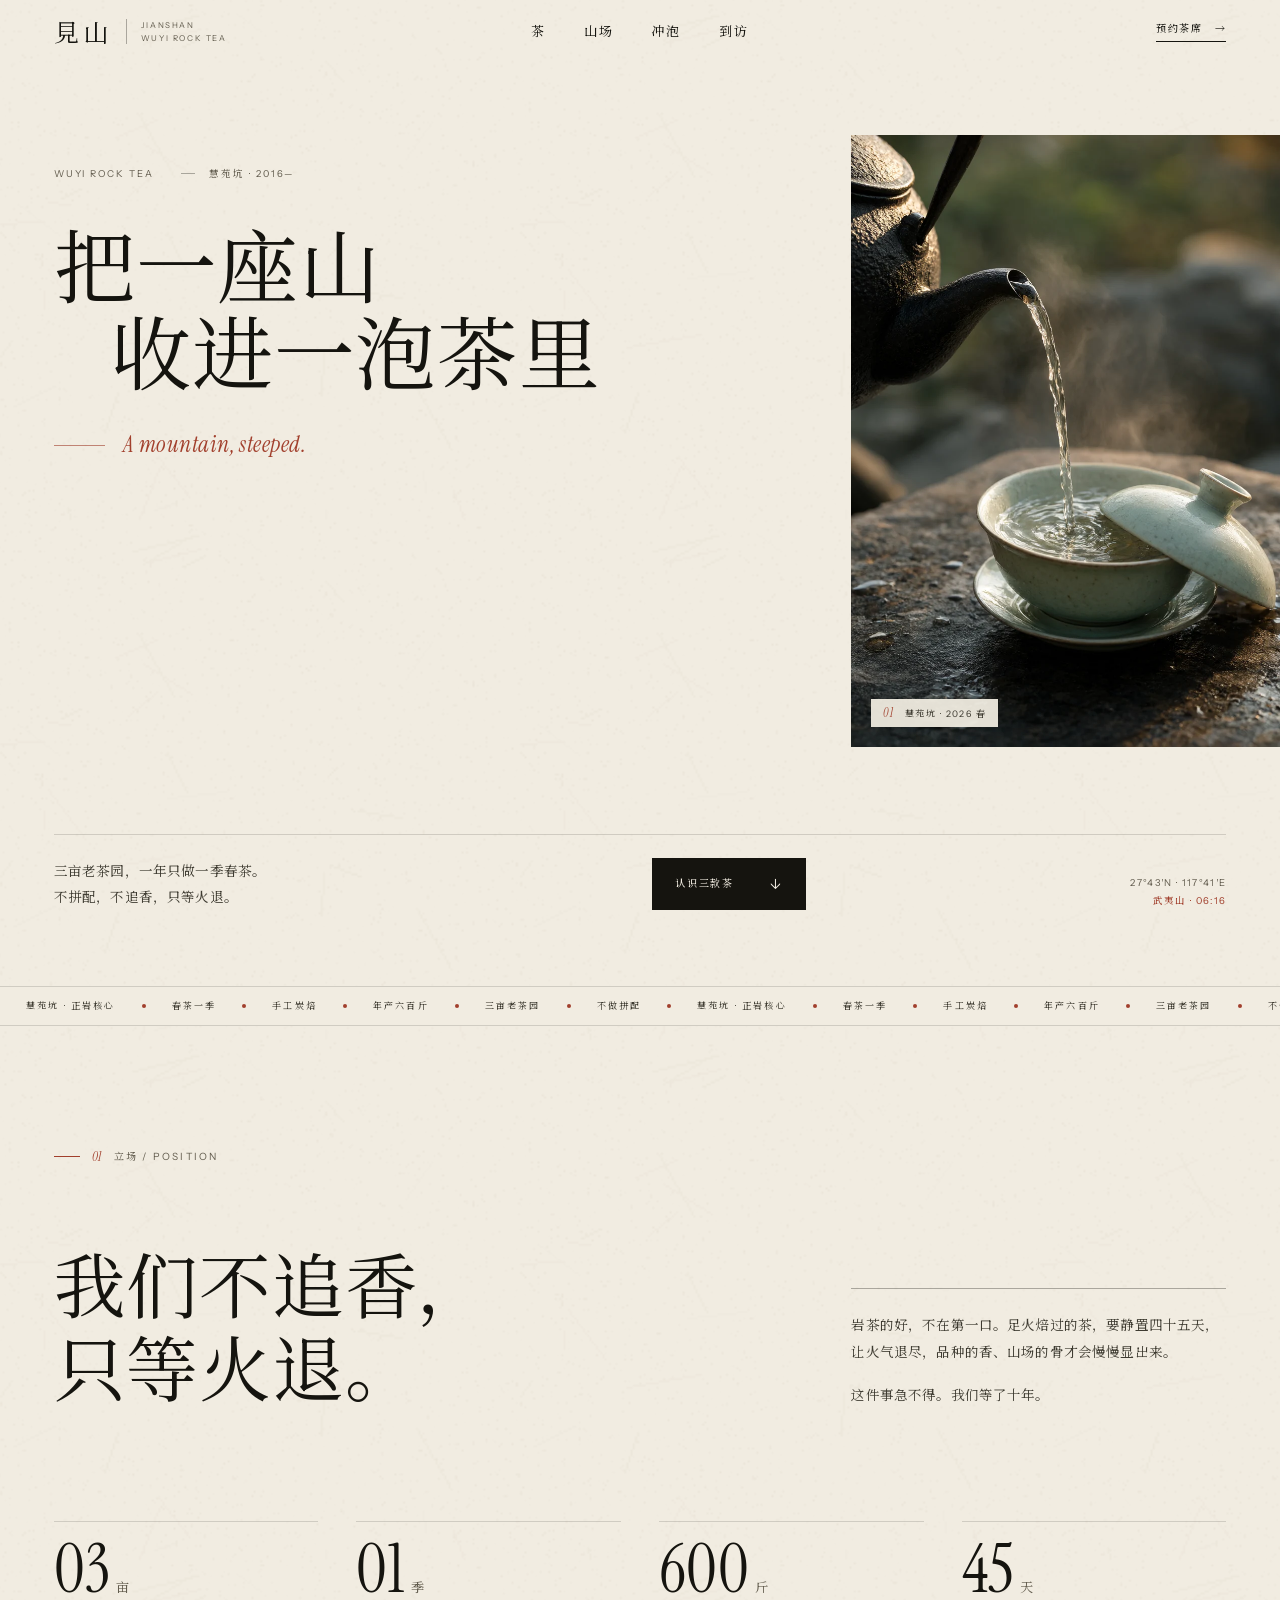
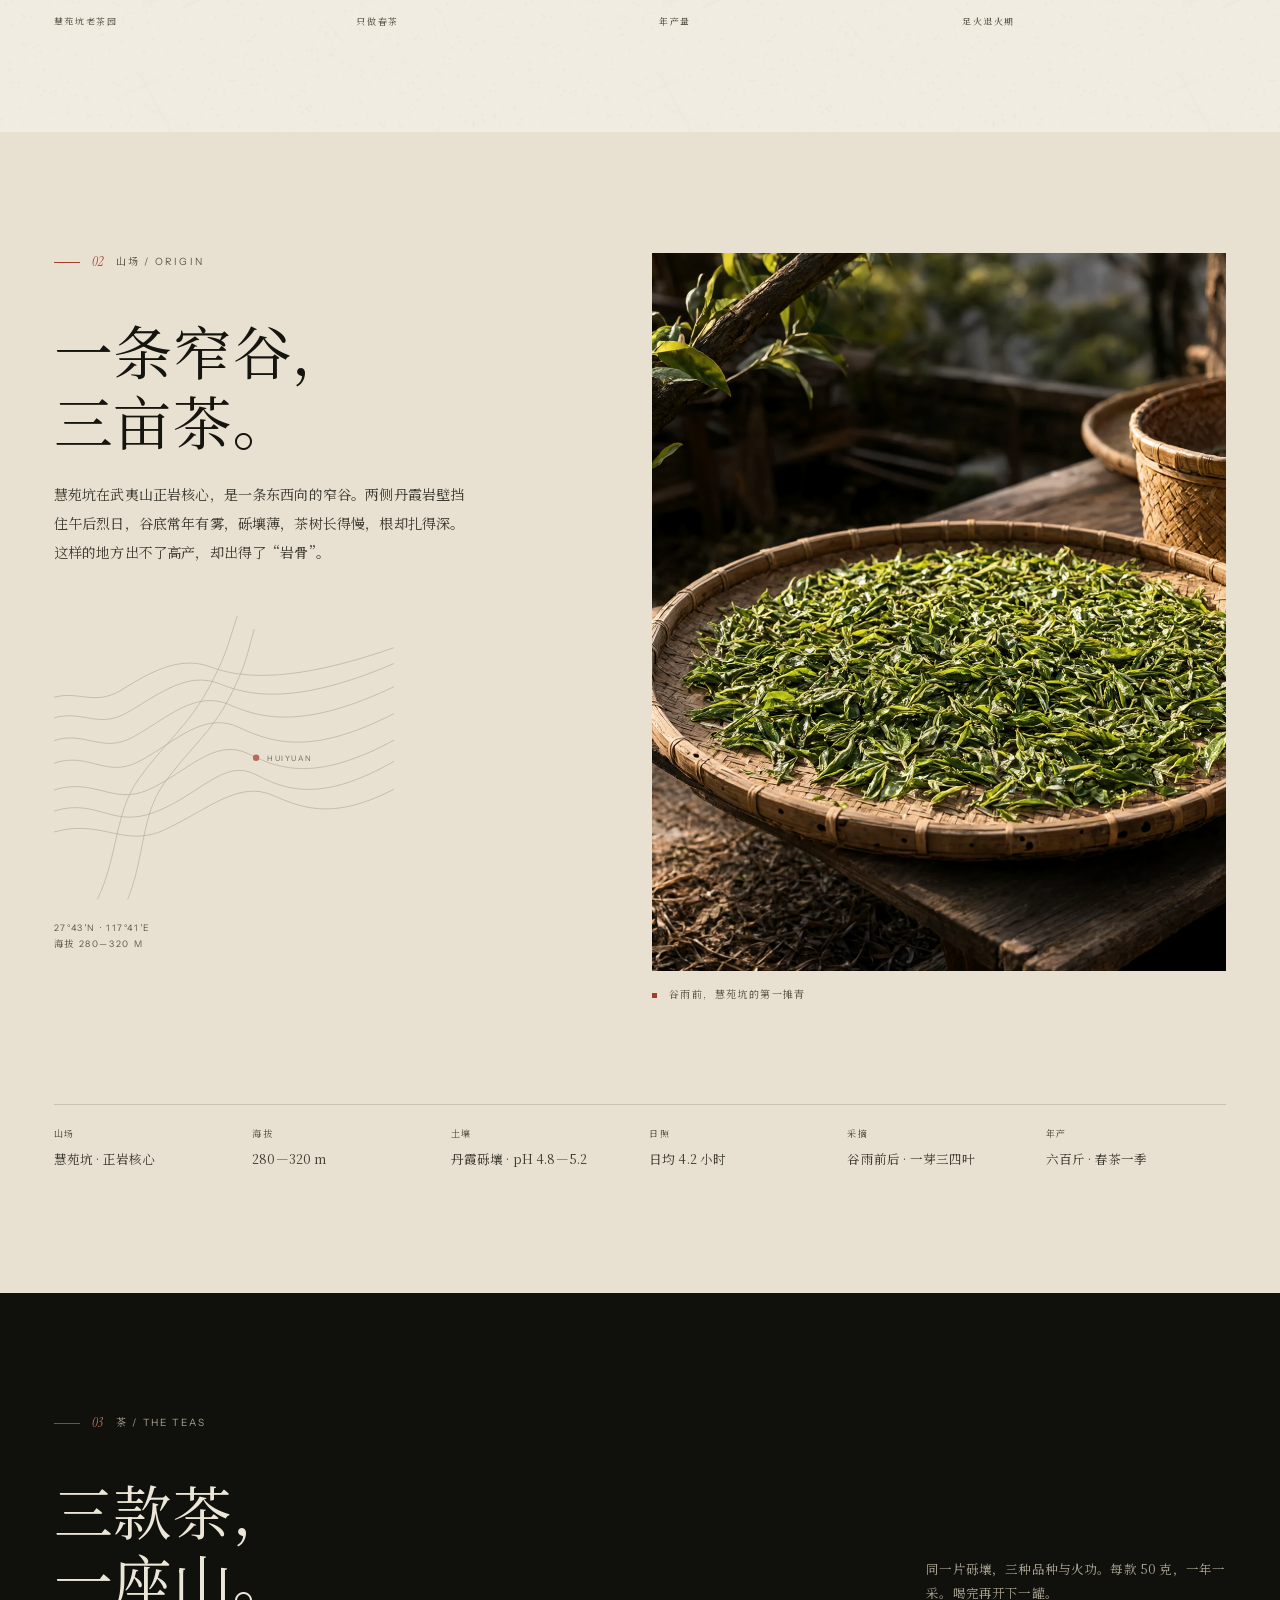
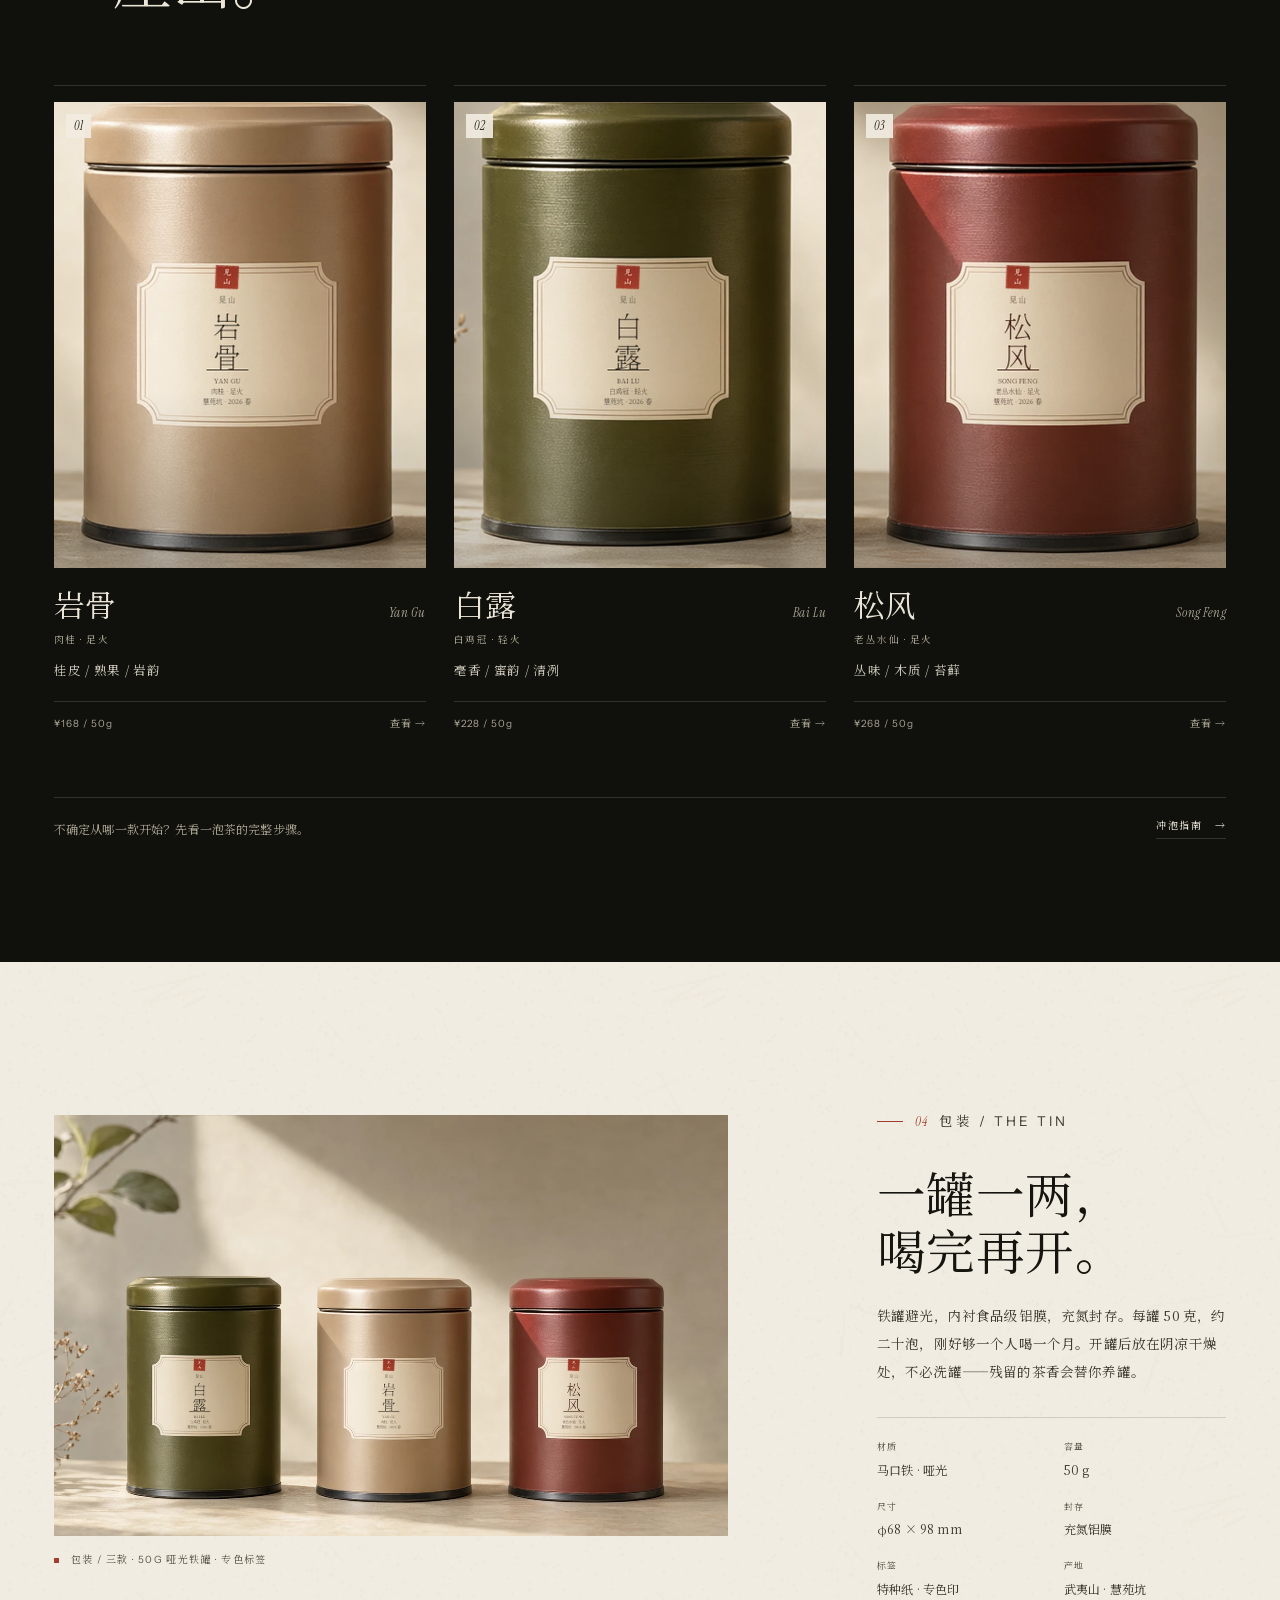
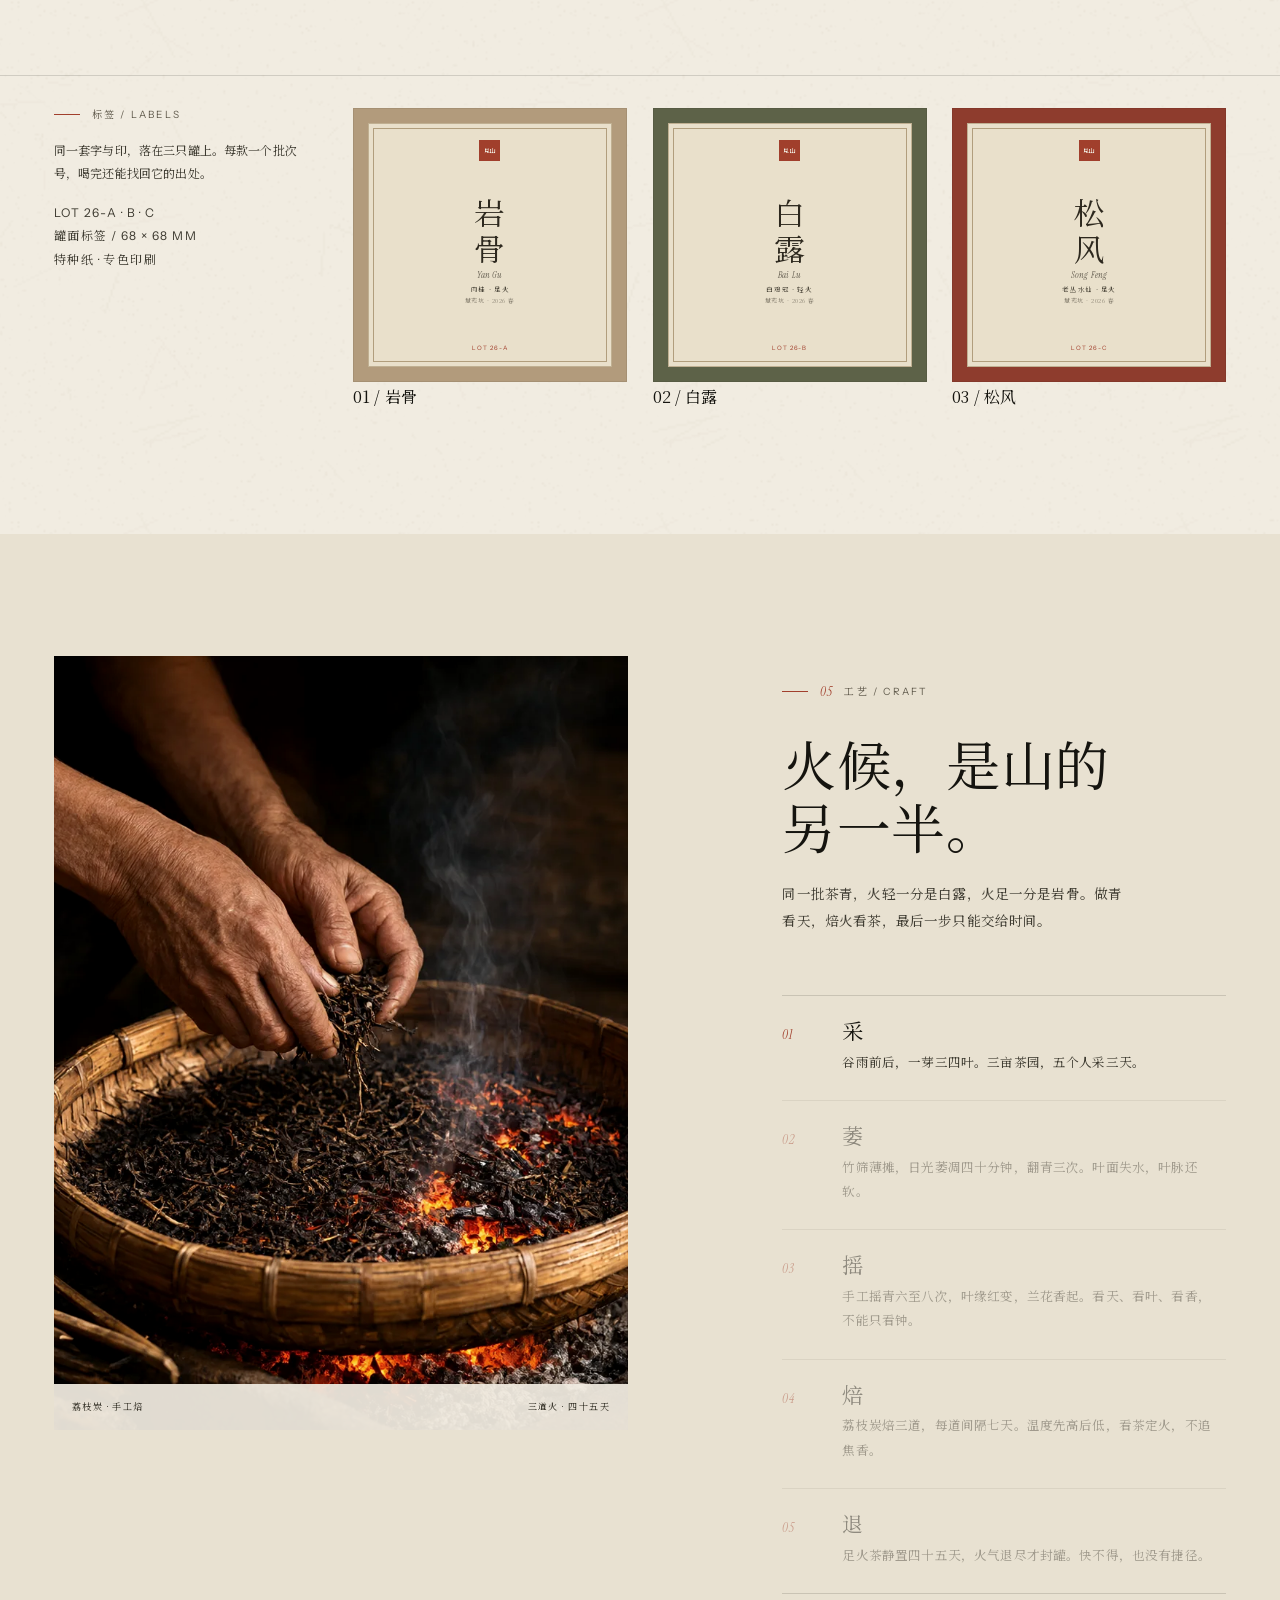
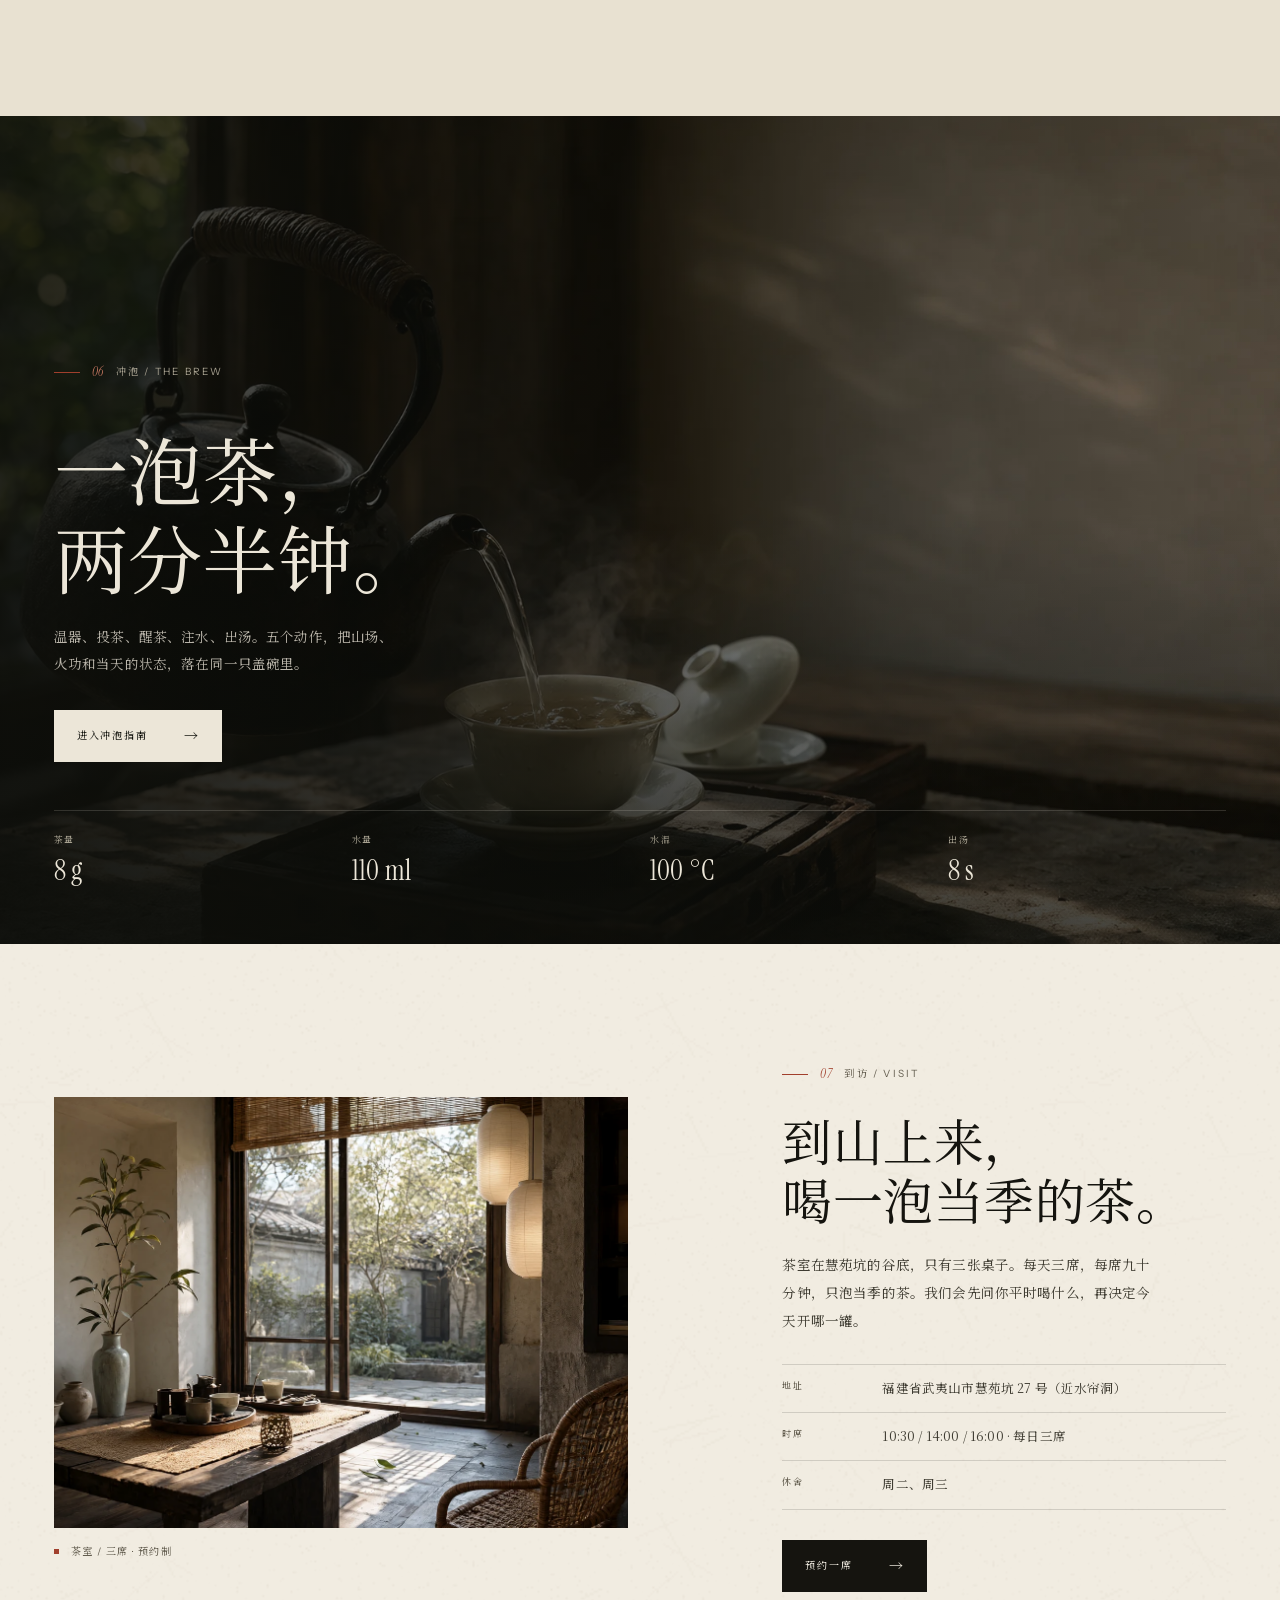
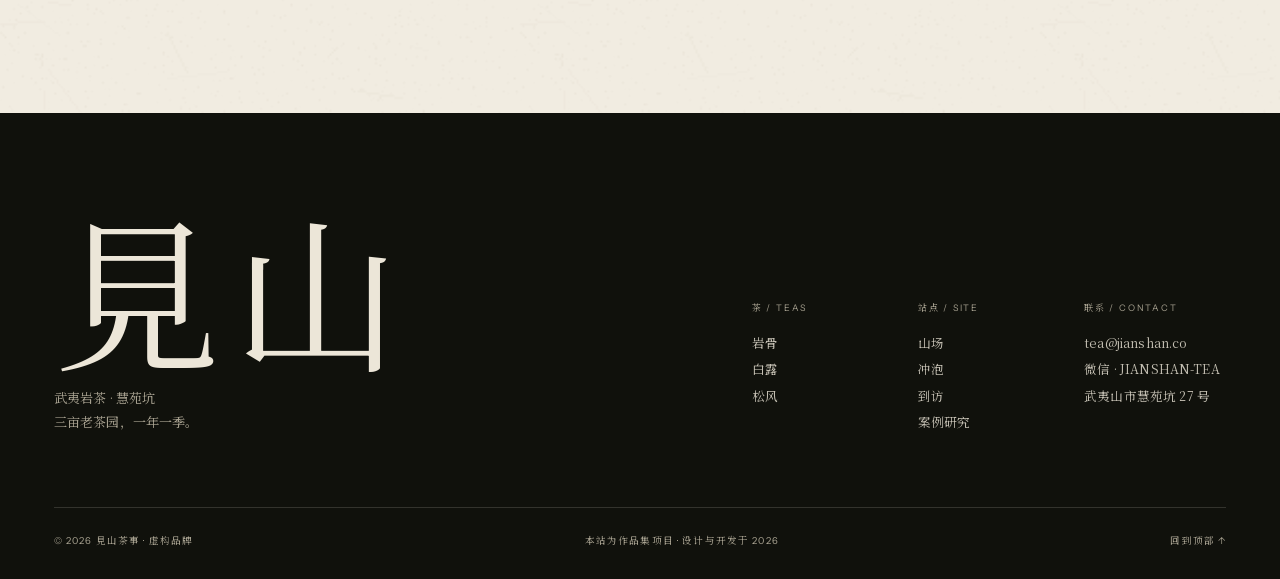
==== index.html @ 41da6164 "見山 JIANSHAN v3.1 — fictional tea brand portfolio site" ====
<!doctype html>
<html lang="zh-CN">
<head>
  <meta charset="utf-8">
  <meta name="viewport" content="width=device-width, initial-scale=1">
  <title>見山 JIANSHAN — 武夷岩茶 · 慧苑坑</title>
  <meta name="description" content="見山，来自武夷山慧苑坑的岩茶品牌。三亩老茶园，一年只做春茶一季：岩骨、白露、松风。">
  <meta name="theme-color" content="#f1ece1">
  <meta property="og:type" content="website">
  <meta property="og:title" content="見山 JIANSHAN — 武夷岩茶 · 慧苑坑">
  <meta property="og:description" content="三亩老茶园，一年只做一季春茶。岩骨、白露、松风。">
  <meta property="og:image" content="assets/img/pour.webp">
  <link rel="icon" href="assets/favicon.svg" type="image/svg+xml">
  <link rel="preload" href="assets/fonts/noto-serif-sc.woff2" as="font" type="font/woff2" crossorigin>
  <link rel="stylesheet" href="assets/css/core.css">
  <link rel="stylesheet" href="assets/css/home.css">
  <script>document.documentElement.classList.add("js");</script>
</head>
<body class="home">
  <a class="skip" href="#main">跳到主要内容</a>

  <header class="site-header" data-header>
    <a class="brand" href="index.html" aria-label="見山 JIANSHAN 首页">
      <span class="brand__mark">見山</span>
      <span class="brand__sub">JIANSHAN<br>Wuyi Rock Tea</span>
    </a>
    <nav class="primary-nav" aria-label="主导航">
      <a href="index.html#teas">茶</a>
      <a href="index.html#origin">山场</a>
      <a href="brew.html">冲泡</a>
      <a href="visit.html">到访</a>
    </nav>
    <div class="header__actions">
      <a class="header__book" href="visit.html">预约茶席 <span aria-hidden="true">→</span></a>
      <button class="menu-toggle" type="button" data-menu-open aria-expanded="false" aria-controls="menu">
        菜单
        <span class="menu-toggle__bars" aria-hidden="true"><i></i><i></i></span>
      </button>
    </div>
  </header>

  <div class="menu" id="menu" role="dialog" aria-modal="true" aria-label="全站菜单" hidden aria-hidden="true">
    <div class="menu__inner">
      <div class="menu__top">
        <span>見山 · 武夷岩茶</span>
        <button class="menu__close" type="button" data-menu-close>关闭 <span aria-hidden="true">×</span></button>
      </div>
      <nav class="menu__nav" aria-label="全站导航">
        <a href="index.html"><small>01</small>首页</a>
        <a href="index.html#teas"><small>02</small>三款茶</a>
        <a href="index.html#origin"><small>03</small>山场</a>
        <a href="brew.html"><small>04</small>冲泡</a>
        <a href="visit.html"><small>05</small>到访</a>
        <a href="case-study.html"><small>06</small>案例研究</a>
      </nav>
      <div class="menu__foot">
        <div>
          <a href="mailto:tea@jianshan.co">tea@jianshan.co</a><br>
          微信 · JIANSHAN-TEA
        </div>
        <div>
          福建省武夷山市慧苑坑 27 号<br>
          周四至周一 · 10:00—18:00
        </div>
      </div>
    </div>
  </div>

  <main id="main">
    <section class="hero" aria-labelledby="hero-title">
      <div class="wrap hero__grid">
        <div class="hero__copy">
          <p class="hero__kicker"><span>Wuyi Rock Tea</span><span>慧苑坑 · 2016—</span></p>
          <h1 id="hero-title">把一座山<br><span class="hero__line">收进一泡茶里</span></h1>
          <p class="hero__en">A mountain, steeped.</p>
        </div>
        <figure class="hero__media">
          <img src="assets/img/pour.webp" alt="在茶席上注水冲泡岩茶" width="1024" height="1214" fetchpriority="high">
          <figcaption><span>01</span> 慧苑坑 · 2026 春</figcaption>
        </figure>
        <div class="hero__foot">
          <p class="hero__intro">三亩老茶园，一年只做一季春茶。<br>不拼配，不追香，只等火退。</p>
          <a class="btn hero__cta" href="#teas"><span>认识三款茶</span><span class="btn__arrow" aria-hidden="true">↓</span></a>
          <p class="hero__coords">27°43′N · 117°41′E<br><span data-clock>武夷山 · --:--</span></p>
        </div>
      </div>
    </section>

    <div class="ticker" aria-hidden="true">
      <div class="ticker__track">
        <div class="ticker__group">
          <span>慧苑坑 · 正岩核心</span><i></i>
          <span>春茶一季</span><i></i>
          <span>手工炭焙</span><i></i>
          <span>年产六百斤</span><i></i>
          <span>三亩老茶园</span><i></i>
          <span>不做拼配</span><i></i>
        </div>
        <div class="ticker__group">
          <span>慧苑坑 · 正岩核心</span><i></i>
          <span>春茶一季</span><i></i>
          <span>手工炭焙</span><i></i>
          <span>年产六百斤</span><i></i>
          <span>三亩老茶园</span><i></i>
          <span>不做拼配</span><i></i>
        </div>
      </div>
    </div>

    <section class="statement section" id="about" aria-labelledby="statement-title">
      <div class="wrap statement__grid">
        <p class="label statement__label"><span class="label__num">01</span> 立场 / Position</p>
        <h2 id="statement-title" data-reveal>我们不追香，<br>只等火退。</h2>
        <div class="statement__aside" data-reveal style="--delay:.12s">
          <p>岩茶的好，不在第一口。足火焙过的茶，要静置四十五天，让火气退尽，品种的香、山场的骨才会慢慢显出来。</p>
          <p>这件事急不得。我们等了十年。</p>
        </div>
        <dl class="stats">
          <div class="stat" data-reveal>
            <dt>慧苑坑老茶园</dt>
            <dd class="stat__num">03<small>亩</small></dd>
          </div>
          <div class="stat" data-reveal style="--delay:.06s">
            <dt>只做春茶</dt>
            <dd class="stat__num">01<small>季</small></dd>
          </div>
          <div class="stat" data-reveal style="--delay:.12s">
            <dt>年产量</dt>
            <dd class="stat__num">600<small>斤</small></dd>
          </div>
          <div class="stat" data-reveal style="--delay:.18s">
            <dt>足火退火期</dt>
            <dd class="stat__num">45<small>天</small></dd>
          </div>
        </dl>
      </div>
    </section>

    <section class="origin" id="origin" aria-labelledby="origin-title">
      <div class="wrap origin__grid">
        <div class="origin__intro">
          <p class="label"><span class="label__num">02</span> 山场 / Origin</p>
          <h2 id="origin-title" data-reveal>一条窄谷，<br>三亩茶。</h2>
          <p class="origin__lead" data-reveal style="--delay:.08s">慧苑坑在武夷山正岩核心，是一条东西向的窄谷。两侧丹霞岩壁挡住午后烈日，谷底常年有雾，砾壤薄，茶树长得慢，根却扎得深。这样的地方出不了高产，却出得了“岩骨”。</p>
          <svg class="origin__contour" viewBox="0 0 360 300" fill="none" aria-hidden="true">
            <g stroke="#716b5c" stroke-width=".7" opacity=".62">
              <path d="M-10 210C44 188 58 226 106 208s74-58 108-40 74 30 156-20"/>
              <path d="M-10 232c58-22 82 16 128-6s78-52 114-36 70 26 138-12"/>
              <path d="M-10 188c50-22 70 14 110-4s70-56 106-38 76 30 164-20"/>
              <path d="M-10 160c44-22 62 14 100-6s68-54 106-36 82 30 174-20"/>
              <path d="M-10 136c40-20 58 12 94-8s66-50 102-34 84 26 184-24"/>
              <path d="M-10 112c36-18 54 10 88-10s64-44 98-30 86 22 194-26"/>
              <path d="M-10 90c32-16 50 8 82-12s62-36 94-24 88 18 204-24"/>
              <path d="M46 300c22-46 18-92 44-128s54-58 74-96 20-46 30-76"/>
              <path d="M78 300c18-44 14-88 38-122s52-56 70-92 18-44 26-72"/>
            </g>
            <circle cx="214" cy="150" r="3.4" fill="#a13f2c"/>
            <text x="226" y="154" fill="#3e3b31" font-family="Instrument Sans, sans-serif" font-size="8" letter-spacing="1.5">HUIYUAN</text>
          </svg>
          <p class="origin__coords">27°43′N · 117°41′E<br>海拔 280—320 M</p>
        </div>
        <figure class="origin__media" data-reveal>
          <img src="assets/img/withering.webp" alt="竹筛上薄摊的茶青正在萎凋" width="1200" height="1423" loading="lazy">
          <figcaption class="caption">谷雨前，慧苑坑的第一摊青</figcaption>
        </figure>
        <dl class="origin__facts">
          <div data-reveal>
            <dt>山场</dt>
            <dd>慧苑坑 · 正岩核心</dd>
          </div>
          <div data-reveal style="--delay:.05s">
            <dt>海拔</dt>
            <dd>280—320 m</dd>
          </div>
          <div data-reveal style="--delay:.1s">
            <dt>土壤</dt>
            <dd>丹霞砾壤 · pH 4.8—5.2</dd>
          </div>
          <div data-reveal style="--delay:.15s">
            <dt>日照</dt>
            <dd>日均 4.2 小时</dd>
          </div>
          <div data-reveal style="--delay:.2s">
            <dt>采摘</dt>
            <dd>谷雨前后 · 一芽三四叶</dd>
          </div>
          <div data-reveal style="--delay:.25s">
            <dt>年产</dt>
            <dd>六百斤 · 春茶一季</dd>
          </div>
        </dl>
      </div>
    </section>

    <section class="collection section" id="teas" aria-labelledby="teas-title">
      <div class="wrap">
        <header class="collection__head">
          <div>
            <p class="label label--dark"><span class="label__num">03</span> 茶 / The teas</p>
            <h2 id="teas-title">三款茶，<br>一座山。</h2>
          </div>
          <p class="collection__note">同一片砾壤，三种品种与火功。每款 50 克，一年一采。喝完再开下一罐。</p>
        </header>
        <div class="teas">
          <a class="tea-card" href="tea.html?tea=yan-gu" data-reveal>
            <div class="tea-card__media">
              <img src="assets/img/tin-yangu.webp" alt="岩骨 · 肉桂足火岩茶的铁罐" width="640" height="800" loading="lazy">
              <span class="tea-card__index">01</span>
            </div>
            <div class="tea-card__meta"><h3>岩骨</h3><span class="tea-card__en">Yan Gu</span></div>
            <p class="tea-card__type">肉桂 · 足火</p>
            <p class="tea-card__notes">桂皮 / 熟果 / 岩韵</p>
            <div class="tea-card__foot"><span>¥168 / 50g</span><span class="tea-card__arrow">查看 →</span></div>
          </a>
          <a class="tea-card" href="tea.html?tea=bai-lu" data-reveal style="--delay:.08s">
            <div class="tea-card__media">
              <img src="assets/img/tin-bailu.webp" alt="白露 · 白鸡冠轻火岩茶的铁罐" width="640" height="800" loading="lazy">
              <span class="tea-card__index">02</span>
            </div>
            <div class="tea-card__meta"><h3>白露</h3><span class="tea-card__en">Bai Lu</span></div>
            <p class="tea-card__type">白鸡冠 · 轻火</p>
            <p class="tea-card__notes">毫香 / 蜜韵 / 清冽</p>
            <div class="tea-card__foot"><span>¥228 / 50g</span><span class="tea-card__arrow">查看 →</span></div>
          </a>
          <a class="tea-card" href="tea.html?tea=song-feng" data-reveal style="--delay:.16s">
            <div class="tea-card__media">
              <img src="assets/img/tin-songfeng.webp" alt="松风 · 老丛水仙足火岩茶的铁罐" width="640" height="800" loading="lazy">
              <span class="tea-card__index">03</span>
            </div>
            <div class="tea-card__meta"><h3>松风</h3><span class="tea-card__en">Song Feng</span></div>
            <p class="tea-card__type">老丛水仙 · 足火</p>
            <p class="tea-card__notes">丛味 / 木质 / 苔藓</p>
            <div class="tea-card__foot"><span>¥268 / 50g</span><span class="tea-card__arrow">查看 →</span></div>
          </a>
        </div>
        <div class="collection__foot">
          <p>不确定从哪一款开始？先看一泡茶的完整步骤。</p>
          <a class="link-arrow link-arrow--light" href="brew.html">冲泡指南</a>
        </div>
      </div>
    </section>

    <section class="packaging section" id="packaging" aria-labelledby="packaging-title">
      <div class="wrap packaging__grid">
        <figure class="packaging__media" data-reveal>
          <img src="assets/img/packaging.webp" alt="見山三款茶的马口铁罐包装：橄榄绿、砂岩色与朱红色" width="1400" height="826" loading="lazy">
          <figcaption class="caption">包装 / 三款 · 50g 哑光铁罐 · 专色标签</figcaption>
        </figure>
        <div class="packaging__copy" data-reveal style="--delay:.1s">
          <p class="label"><span class="label__num">04</span> 包装 / The tin</p>
          <h2 id="packaging-title">一罐一两，<br>喝完再开。</h2>
          <p>铁罐避光，内衬食品级铝膜，充氮封存。每罐 50 克，约二十泡，刚好够一个人喝一个月。开罐后放在阴凉干燥处，不必洗罐——残留的茶香会替你养罐。</p>
          <dl class="specs">
            <div><dt>材质</dt><dd>马口铁 · 哑光</dd></div>
            <div><dt>容量</dt><dd>50 g</dd></div>
            <div><dt>尺寸</dt><dd>φ68 × 98 mm</dd></div>
            <div><dt>封存</dt><dd>充氮铝膜</dd></div>
            <div><dt>标签</dt><dd>特种纸 · 专色印</dd></div>
            <div><dt>产地</dt><dd>武夷山 · 慧苑坑</dd></div>
          </dl>
        </div>
      </div>

      <div class="wrap label-sheet" aria-labelledby="labels-title">
        <div class="label-sheet__head">
          <p class="label" id="labels-title">标签 / Labels</p>
          <p>同一套字与印，落在三只罐上。每款一个批次号，喝完还能找回它的出处。</p>
          <p class="label-sheet__spec">LOT 26-A · B · C<br>罐面标签 / 68 × 68 mm<br>特种纸 · 专色印刷</p>
        </div>
        <div class="label-sheet__grid">
          <figure class="label-proof" style="--tin:#b29b7c">
            <div class="label-proof__tin">
              <div class="label-proof__face">
                <span class="label-proof__seal">見山</span>
                <span class="label-proof__brand">見山</span>
                <span class="label-proof__name">岩骨</span>
                <span class="label-proof__en">Yan Gu</span>
                <span class="label-proof__type">肉桂 · 足火</span>
                <span class="label-proof__origin">慧苑坑 · 2026 春</span>
                <span class="label-proof__lot">LOT 26-A</span>
              </div>
            </div>
            <figcaption>01 / 岩骨</figcaption>
          </figure>
          <figure class="label-proof" style="--tin:#5d6248">
            <div class="label-proof__tin">
              <div class="label-proof__face">
                <span class="label-proof__seal">見山</span>
                <span class="label-proof__brand">見山</span>
                <span class="label-proof__name">白露</span>
                <span class="label-proof__en">Bai Lu</span>
                <span class="label-proof__type">白鸡冠 · 轻火</span>
                <span class="label-proof__origin">慧苑坑 · 2026 春</span>
                <span class="label-proof__lot">LOT 26-B</span>
              </div>
            </div>
            <figcaption>02 / 白露</figcaption>
          </figure>
          <figure class="label-proof" style="--tin:#8e3c2d">
            <div class="label-proof__tin">
              <div class="label-proof__face">
                <span class="label-proof__seal">見山</span>
                <span class="label-proof__brand">見山</span>
                <span class="label-proof__name">松风</span>
                <span class="label-proof__en">Song Feng</span>
                <span class="label-proof__type">老丛水仙 · 足火</span>
                <span class="label-proof__origin">慧苑坑 · 2026 春</span>
                <span class="label-proof__lot">LOT 26-C</span>
              </div>
            </div>
            <figcaption>03 / 松风</figcaption>
          </figure>
        </div>
      </div>
    </section>

    <section class="craft section" id="craft" aria-labelledby="craft-title">
      <div class="wrap craft__grid">
        <div class="craft__visual">
          <img src="assets/img/craft.webp" alt="茶师在炭火上将茶叶拢入竹焙笼" width="900" height="1050" loading="lazy">
          <div class="craft__visual-foot"><span>荔枝炭 · 手工焙</span><span>三道火 · 四十五天</span></div>
        </div>
        <div class="craft__copy">
          <p class="label"><span class="label__num">05</span> 工艺 / Craft</p>
          <h2 id="craft-title" data-reveal>火候，是山的<br>另一半。</h2>
          <p class="craft__intro" data-reveal style="--delay:.08s">同一批茶青，火轻一分是白露，火足一分是岩骨。做青看天，焙火看茶，最后一步只能交给时间。</p>
          <ol class="craft__steps" data-craft>
            <li class="is-active" data-craft-step>
              <span class="craft__num">01</span>
              <div><h3>采</h3><p>谷雨前后，一芽三四叶。三亩茶园，五个人采三天。</p></div>
            </li>
            <li data-craft-step>
              <span class="craft__num">02</span>
              <div><h3>萎</h3><p>竹筛薄摊，日光萎凋四十分钟，翻青三次。叶面失水，叶脉还软。</p></div>
            </li>
            <li data-craft-step>
              <span class="craft__num">03</span>
              <div><h3>摇</h3><p>手工摇青六至八次，叶缘红变，兰花香起。看天、看叶、看香，不能只看钟。</p></div>
            </li>
            <li data-craft-step>
              <span class="craft__num">04</span>
              <div><h3>焙</h3><p>荔枝炭焙三道，每道间隔七天。温度先高后低，看茶定火，不追焦香。</p></div>
            </li>
            <li data-craft-step>
              <span class="craft__num">05</span>
              <div><h3>退</h3><p>足火茶静置四十五天，火气退尽才封罐。快不得，也没有捷径。</p></div>
            </li>
          </ol>
        </div>
      </div>
    </section>

    <section class="brew-band" aria-labelledby="brew-band-title">
      <div class="brew-band__inner">
        <p class="label label--dark"><span class="label__num">06</span> 冲泡 / The brew</p>
        <h2 id="brew-band-title" data-reveal>一泡茶，<br>两分半钟。</h2>
        <p class="brew-band__lead" data-reveal style="--delay:.08s">温器、投茶、醒茶、注水、出汤。五个动作，把山场、火功和当天的状态，落在同一只盖碗里。</p>
        <a class="btn btn--light" href="brew.html"><span>进入冲泡指南</span><span class="btn__arrow" aria-hidden="true">→</span></a>
        <dl class="brew-band__params">
          <div><dt>茶量</dt><dd>8 g</dd></div>
          <div><dt>水量</dt><dd>110 ml</dd></div>
          <div><dt>水温</dt><dd>100 °C</dd></div>
          <div><dt>出汤</dt><dd>8 s</dd></div>
        </dl>
      </div>
    </section>

    <section class="visit-section" id="visit" aria-labelledby="visit-title">
      <div class="wrap visit-section__grid">
        <figure class="visit-section__media" data-reveal>
          <img src="assets/img/room.webp" alt="慧苑坑茶室，一张长桌与窗外的山影" width="1400" height="873" loading="lazy">
          <figcaption class="caption">茶室 / 三席 · 预约制</figcaption>
        </figure>
        <div class="visit-section__copy" data-reveal style="--delay:.1s">
          <p class="label"><span class="label__num">07</span> 到访 / Visit</p>
          <h2 id="visit-title">到山上来，<br>喝一泡当季的茶。</h2>
          <p class="visit-section__lead">茶室在慧苑坑的谷底，只有三张桌子。每天三席，每席九十分钟，只泡当季的茶。我们会先问你平时喝什么，再决定今天开哪一罐。</p>
          <dl class="visit-facts">
            <div><dt>地址</dt><dd>福建省武夷山市慧苑坑 27 号（近水帘洞）</dd></div>
            <div><dt>时席</dt><dd>10:30 / 14:00 / 16:00 · 每日三席</dd></div>
            <div><dt>休舍</dt><dd>周二、周三</dd></div>
          </dl>
          <a class="btn" href="visit.html"><span>预约一席</span><span class="btn__arrow" aria-hidden="true">→</span></a>
        </div>
      </div>
    </section>
  </main>

  <footer class="site-footer">
    <div class="footer__inner">
      <div class="footer__top">
        <div class="footer__brand">
          <p class="footer__word">見山</p>
          <p class="footer__tag">武夷岩茶 · 慧苑坑<br>三亩老茶园，一年一季。</p>
        </div>
        <div class="footer__cols">
          <div class="footer__col">
            <h4>茶 / Teas</h4>
            <a href="tea.html?tea=yan-gu">岩骨</a>
            <a href="tea.html?tea=bai-lu">白露</a>
            <a href="tea.html?tea=song-feng">松风</a>
          </div>
          <div class="footer__col">
            <h4>站点 / Site</h4>
            <a href="index.html#origin">山场</a>
            <a href="brew.html">冲泡</a>
            <a href="visit.html">到访</a>
            <a href="case-study.html">案例研究</a>
          </div>
          <div class="footer__col">
            <h4>联系 / Contact</h4>
            <a href="mailto:tea@jianshan.co">tea@jianshan.co</a>
            <p>微信 · JIANSHAN-TEA</p>
            <p>武夷山市慧苑坑 27 号</p>
          </div>
        </div>
      </div>
      <div class="footer__bottom">
        <p>© <span data-year>2026</span> 見山茶事 · 虚构品牌</p>
        <p>本站为作品集项目 · 设计与开发于 2026</p>
        <a href="#main">回到顶部 ↑</a>
      </div>
    </div>
  </footer>

  <script src="assets/js/site.js" defer></script>
</body>
</html>
---- assets/css/core.css ----
/* 見山 JIANSHAN — foundation */
@font-face {
  font-family: "Noto Serif SC";
  src: url("../fonts/noto-serif-sc.woff2") format("woff2");
  font-weight: 400;
  font-style: normal;
  font-display: swap;
}
@font-face {
  font-family: "Instrument Sans";
  src: url("../fonts/instrument-sans.woff2") format("woff2");
  font-weight: 400 700;
  font-style: normal;
  font-display: swap;
}
@font-face {
  font-family: "Instrument Serif";
  src: url("../fonts/instrument-serif.woff2") format("woff2");
  font-weight: 400;
  font-style: normal;
  font-display: swap;
}
@font-face {
  font-family: "Instrument Serif";
  src: url("../fonts/instrument-serif-italic.woff2") format("woff2");
  font-weight: 400;
  font-style: italic;
  font-display: swap;
}

:root {
  --paper: #f1ece1;
  --paper-2: #e8e1d1;
  --paper-3: #ddd4c0;
  --ink: #15140f;
  --ink-2: #3e3b31;
  --ink-3: #625c4e;
  --red: #a13f2c;
  --red-deep: #832f20;
  --red-light: #c97a62;
  --moss: #5b6852;
  --stone: #b2a58b;
  --line: rgba(21, 20, 15, 0.15);
  --line-strong: rgba(21, 20, 15, 0.32);
  --dark: #10110c;
  --dark-2: #181a13;
  --dark-3: #22241b;
  --dark-ink: #ece6d8;
  --dark-soft: #a7a190;
  --dark-line: rgba(236, 230, 216, 0.16);

  --font-serif: "Noto Serif SC", "Songti SC", "STSong", "SimSun", serif;
  --font-sans: "Instrument Sans", "Noto Serif SC", "Helvetica Neue", "PingFang SC", Arial, sans-serif;
  --font-display: "Instrument Serif", "Times New Roman", serif;

  --pad: clamp(20px, 4.2vw, 64px);
  --max: 1560px;
  --sect: clamp(76px, 9.5vw, 144px);
  --ease: cubic-bezier(0.22, 0.68, 0.16, 1);
  --header-h: 74px;
}

*,
*::before,
*::after {
  box-sizing: border-box;
}

html {
  -webkit-text-size-adjust: 100%;
  scroll-behavior: smooth;
}

body {
  margin: 0;
  background-color: var(--paper);
  background-image: url("../img/paper-tile.png");
  background-size: 520px auto;
  color: var(--ink);
  font-family: var(--font-serif);
  font-size: 16px;
  font-weight: 400;
  line-height: 1.9;
  letter-spacing: 0.01em;
  -webkit-font-smoothing: antialiased;
}

body.menu-open {
  overflow: hidden;
}

main {
  display: block;
}

img,
svg,
video {
  display: block;
  max-width: 100%;
}

img {
  height: auto;
}

figure {
  margin: 0;
}

h1,
h2,
h3,
h4,
p,
ul,
ol,
dl,
dd,
blockquote {
  margin: 0;
}

h1,
h2,
h3,
h4 {
  font-family: var(--font-serif);
  font-weight: 400;
  line-height: 1.22;
  letter-spacing: 0.01em;
  text-wrap: balance;
}

h1 {
  font-size: clamp(42px, 6.3vw, 104px);
  line-height: 1.08;
}

h2 {
  font-size: clamp(34px, 4.6vw, 70px);
  line-height: 1.18;
}

h3 {
  font-size: clamp(21px, 2vw, 28px);
}

ul,
ol {
  list-style: none;
  padding: 0;
}

a {
  color: inherit;
  text-decoration: none;
}

button,
input,
select,
textarea {
  font: inherit;
  color: inherit;
}

button {
  border: 0;
  background: none;
  cursor: pointer;
}

::selection {
  background: var(--red);
  color: var(--paper);
}

:focus-visible {
  outline: 2px solid var(--red);
  outline-offset: 4px;
}

[hidden] {
  display: none !important;
}

[id] {
  scroll-margin-top: calc(var(--header-h) + 20px);
}

.wrap {
  width: 100%;
  max-width: var(--max);
  margin-inline: auto;
  padding-inline: var(--pad);
}

.section {
  padding-block: var(--sect);
}

.section--dark {
  background: var(--dark);
  color: var(--dark-ink);
}

.section--paper2 {
  background: var(--paper-2);
}

.skip {
  position: fixed;
  top: 12px;
  left: 12px;
  z-index: 400;
  padding: 10px 16px;
  background: var(--ink);
  color: var(--paper);
  font-family: var(--font-sans);
  font-size: 12px;
  transform: translateY(-150%);
  transition: transform 0.3s var(--ease);
}

.skip:focus {
  transform: none;
}

/* labels and type helpers */
.label {
  display: flex;
  align-items: center;
  gap: 12px;
  font-family: var(--font-sans);
  font-size: 10px;
  font-weight: 400;
  letter-spacing: 0.22em;
  line-height: 1.4;
  text-transform: uppercase;
  color: var(--ink-3);
}

.label::before {
  content: "";
  width: 26px;
  height: 1px;
  background: var(--red);
  flex: none;
}

.label__num {
  font-family: var(--font-display);
  font-style: italic;
  font-size: 13px;
  letter-spacing: 0.04em;
  color: var(--red);
}

.label--dark {
  color: var(--dark-soft);
}

.label--dark .label__num {
  color: var(--red-light);
}

.caption {
  display: flex;
  align-items: center;
  gap: 12px;
  margin-top: 16px;
  font-family: var(--font-sans);
  font-size: 10px;
  letter-spacing: 0.14em;
  line-height: 1.6;
  text-transform: uppercase;
  color: var(--ink-3);
}

.caption::before {
  content: "";
  width: 5px;
  height: 5px;
  background: var(--red);
  flex: none;
}

.serif-en {
  font-family: var(--font-display);
  font-style: italic;
  letter-spacing: 0.01em;
}

/* links and buttons */
.btn {
  display: inline-flex;
  align-items: center;
  justify-content: space-between;
  gap: 36px;
  min-height: 52px;
  padding: 15px 22px;
  border: 1px solid var(--ink);
  background: var(--ink);
  color: var(--paper);
  font-family: var(--font-sans);
  font-size: 10px;
  letter-spacing: 0.18em;
  line-height: 1;
  text-transform: uppercase;
  transition: background-color 0.45s var(--ease), color 0.45s var(--ease);
}

.btn:hover {
  background: transparent;
  color: var(--ink);
}

.btn--light {
  border-color: var(--dark-ink);
  background: var(--dark-ink);
  color: var(--dark);
}

.btn--light:hover {
  background: transparent;
  color: var(--dark-ink);
}

.btn--ghost {
  background: transparent;
  color: var(--ink);
}

.btn--ghost:hover {
  background: var(--ink);
  color: var(--paper);
}

.btn__arrow {
  font-size: 14px;
  line-height: 1;
  transition: transform 0.45s var(--ease);
}

.btn:hover .btn__arrow {
  transform: translateX(4px);
}

.link-arrow {
  display: inline-flex;
  align-items: center;
  gap: 12px;
  padding-bottom: 5px;
  border-bottom: 1px solid var(--line-strong);
  font-family: var(--font-sans);
  font-size: 10px;
  letter-spacing: 0.16em;
  line-height: 1.4;
  text-transform: uppercase;
  transition: border-color 0.4s var(--ease), color 0.4s var(--ease);
}

.link-arrow::after {
  content: "→";
  font-family: var(--font-sans);
  transition: transform 0.4s var(--ease);
}

.link-arrow:hover {
  border-color: var(--red);
  color: var(--red);
}

.link-arrow:hover::after {
  transform: translateX(4px);
}

.link-arrow--light {
  color: var(--dark-ink);
  border-color: var(--dark-line);
}

.link-arrow--light:hover {
  color: var(--red-light);
  border-color: var(--red-light);
}

/* header */
.site-header {
  position: fixed;
  inset: 0 0 auto;
  z-index: 120;
  display: flex;
  align-items: center;
  justify-content: space-between;
  gap: 24px;
  padding: 19px var(--pad);
  border-bottom: 1px solid transparent;
  transition: padding 0.45s var(--ease), background-color 0.45s var(--ease),
    border-color 0.45s var(--ease);
}

.site-header.is-scrolled {
  padding-block: 12px;
  background-color: var(--paper);
  background-image: url("../img/paper-tile.png");
  background-size: 520px auto;
  border-bottom-color: var(--line);
}

.brand {
  display: flex;
  align-items: center;
  gap: 14px;
  flex: none;
}

.brand__mark {
  font-size: 25px;
  letter-spacing: 0.16em;
  line-height: 1;
}

.brand__sub {
  padding-left: 14px;
  border-left: 1px solid var(--line-strong);
  font-family: var(--font-sans);
  font-size: 8px;
  letter-spacing: 0.2em;
  line-height: 1.55;
  color: var(--ink-3);
  text-transform: uppercase;
}

.primary-nav {
  position: absolute;
  left: 50%;
  transform: translateX(-50%);
  display: flex;
  gap: clamp(22px, 3vw, 44px);
}

.primary-nav a {
  position: relative;
  padding: 4px 0;
  font-family: var(--font-serif);
  font-size: 13px;
  letter-spacing: 0.12em;
}

.primary-nav a::after {
  content: "";
  position: absolute;
  left: 0;
  right: 0;
  bottom: 0;
  height: 1px;
  background: var(--red);
  transform: scaleX(0);
  transform-origin: right;
  transition: transform 0.45s var(--ease);
}

.primary-nav a:hover::after,
.primary-nav a[aria-current="page"]::after {
  transform: scaleX(1);
  transform-origin: left;
}

.header__actions {
  display: flex;
  align-items: center;
  gap: 26px;
  flex: none;
}

.header__book {
  display: inline-flex;
  align-items: center;
  gap: 12px;
  padding-bottom: 5px;
  border-bottom: 1px solid var(--ink);
  font-family: var(--font-sans);
  font-size: 10px;
  letter-spacing: 0.16em;
  line-height: 1.4;
  text-transform: uppercase;
}

.header__book span {
  transition: transform 0.4s var(--ease);
}

.header__book:hover span {
  transform: translateX(3px);
}

.menu-toggle {
  display: none;
  align-items: center;
  gap: 10px;
  font-family: var(--font-sans);
  font-size: 10px;
  letter-spacing: 0.18em;
  text-transform: uppercase;
}

.menu-toggle__bars {
  display: flex;
  flex-direction: column;
  gap: 4px;
  width: 20px;
}

.menu-toggle__bars i {
  display: block;
  height: 1px;
  background: var(--ink);
  transition: transform 0.4s var(--ease);
}

/* menu overlay */
.menu {
  position: fixed;
  inset: 0;
  z-index: 200;
  display: flex;
  padding: 22px var(--pad) 34px;
  background: var(--dark);
  color: var(--dark-ink);
  overflow-y: auto;
  opacity: 0;
  transform: translateY(-14px);
  transition: opacity 0.45s var(--ease), transform 0.45s var(--ease);
}

.menu.is-open {
  opacity: 1;
  transform: none;
}

.menu__inner {
  display: flex;
  flex-direction: column;
  width: 100%;
  max-width: var(--max);
  margin-inline: auto;
}

.menu__top {
  display: flex;
  align-items: center;
  justify-content: space-between;
  padding-bottom: 18px;
  border-bottom: 1px solid var(--dark-line);
  font-family: var(--font-sans);
  font-size: 10px;
  letter-spacing: 0.2em;
  text-transform: uppercase;
  color: var(--dark-soft);
}

.menu__close {
  display: inline-flex;
  align-items: center;
  gap: 10px;
  color: var(--dark-ink);
  font-family: var(--font-sans);
  font-size: 10px;
  letter-spacing: 0.2em;
  text-transform: uppercase;
}

.menu__nav {
  display: flex;
  flex-direction: column;
  gap: 2px;
  margin-block: auto;
  padding-block: 32px;
}

.menu__nav a {
  display: flex;
  align-items: baseline;
  gap: 18px;
  padding-block: 8px;
  font-family: var(--font-serif);
  font-size: clamp(36px, 8.4vw, 56px);
  line-height: 1.25;
  transition: color 0.35s var(--ease);
}

.menu__nav a small {
  font-family: var(--font-sans);
  font-size: 10px;
  letter-spacing: 0.2em;
  color: var(--dark-soft);
}

.menu__nav a:hover {
  color: var(--red-light);
}

.menu__foot {
  display: flex;
  justify-content: space-between;
  align-items: flex-end;
  gap: 24px;
  padding-top: 22px;
  border-top: 1px solid var(--dark-line);
  font-family: var(--font-sans);
  font-size: 11px;
  letter-spacing: 0.04em;
  line-height: 1.9;
  color: var(--dark-soft);
}

.menu__foot a:hover {
  color: var(--dark-ink);
}

/* footer */
.site-footer {
  position: relative;
  overflow: hidden;
  padding: clamp(56px, 8vw, 96px) var(--pad) 30px;
  background: var(--dark);
  color: var(--dark-ink);
}

.footer__inner {
  width: 100%;
  max-width: var(--max);
  margin-inline: auto;
}

.footer__top {
  display: grid;
  grid-template-columns: repeat(12, 1fr);
  gap: 24px;
  padding-bottom: clamp(44px, 6vw, 72px);
  border-bottom: 1px solid var(--dark-line);
}

.footer__brand {
  grid-column: 1 / 7;
}

.footer__word {
  font-family: var(--font-serif);
  font-size: clamp(78px, 13vw, 168px);
  line-height: 0.94;
  letter-spacing: 0.08em;
}

.footer__tag {
  margin-top: 20px;
  font-size: 13px;
  line-height: 1.9;
  color: var(--dark-soft);
}

.footer__cols {
  grid-column: 8 / 13;
  display: grid;
  grid-template-columns: repeat(3, 1fr);
  gap: 24px;
  align-content: end;
}

.footer__col h4 {
  margin-bottom: 16px;
  font-family: var(--font-sans);
  font-size: 9px;
  font-weight: 400;
  letter-spacing: 0.2em;
  text-transform: uppercase;
  color: var(--dark-soft);
}

.footer__col a,
.footer__col p {
  display: block;
  font-size: 12.5px;
  line-height: 2.1;
  color: var(--dark-ink);
  opacity: 0.82;
}

.footer__col a:hover {
  color: var(--red-light);
  opacity: 1;
}

.footer__bottom {
  display: flex;
  align-items: center;
  justify-content: space-between;
  gap: 20px 40px;
  flex-wrap: wrap;
  padding-top: 24px;
  font-family: var(--font-sans);
  font-size: 9.5px;
  letter-spacing: 0.12em;
  line-height: 1.8;
  text-transform: uppercase;
  color: var(--dark-soft);
}

.footer__bottom a:hover {
  color: var(--dark-ink);
}

/* reveal motion */
.js [data-reveal] {
  opacity: 0;
  transform: translateY(26px);
  transition: opacity 0.9s var(--ease), transform 0.9s var(--ease);
  transition-delay: var(--delay, 0s);
}

.js [data-reveal].is-in {
  opacity: 1;
  transform: none;
}

/* utilities */
.visually-hidden {
  position: absolute !important;
  width: 1px;
  height: 1px;
  padding: 0;
  margin: -1px;
  overflow: hidden;
  clip: rect(0 0 0 0);
  clip-path: inset(50%);
  white-space: nowrap;
  border: 0;
}

.rule {
  height: 1px;
  background: var(--line);
}

@media (max-width: 1080px) {
  .primary-nav {
    gap: 22px;
  }

  .footer__brand {
    grid-column: 1 / 6;
  }

  .footer__cols {
    grid-column: 7 / 13;
  }
}

@media (max-width: 900px) {
  :root {
    --header-h: 64px;
  }

  .primary-nav,
  .header__book {
    display: none;
  }

  .menu-toggle {
    display: inline-flex;
  }

  .footer__brand,
  .footer__cols {
    grid-column: 1 / 13;
  }

  .footer__cols {
    margin-top: 36px;
  }

  .menu__foot {
    flex-direction: column;
    align-items: flex-start;
  }
}

@media (max-width: 640px) {
  body {
    font-size: 15px;
    line-height: 1.85;
  }

  .brand__mark {
    font-size: 22px;
  }

  .brand__sub {
    display: none;
  }

  .footer__cols {
    grid-template-columns: repeat(2, 1fr);
    gap: 26px 20px;
  }

  .footer__bottom {
    font-size: 9px;
  }
}

@media (prefers-reduced-motion: reduce) {
  html {
    scroll-behavior: auto;
  }

  *,
  *::before,
  *::after {
    animation-duration: 0.01ms !important;
    animation-iteration-count: 1 !important;
    transition-duration: 0.01ms !important;
    scroll-behavior: auto !important;
  }

  .js [data-reveal] {
    opacity: 1;
    transform: none;
  }
}

/* label proofs — shared print artifact */
.label-proof {
  margin: 0;
  min-width: 0;
}

.label-proof__tin {
  aspect-ratio: 1;
  padding: clamp(9px, 1.3vw, 15px);
  background: var(--tin, #b29b7c);
  box-shadow: inset 0 0 0 1px rgba(21, 20, 15, 0.08);
  transition: transform 0.5s var(--ease);
}

.label-proof:hover .label-proof__tin {
  transform: translateY(-3px);
}

.label-proof__face {
  display: flex;
  flex-direction: column;
  align-items: center;
  width: 100%;
  height: 100%;
  padding: 7% 8% 6%;
  background: #e9e0cb;
  box-shadow: inset 0 0 0 1px rgba(131, 104, 62, 0.4),
    inset 0 0 0 5px #e9e0cb, inset 0 0 0 6px rgba(131, 104, 62, 0.55);
  color: #2d281e;
}

.label-proof__seal {
  display: flex;
  align-items: center;
  justify-content: center;
  width: 21px;
  height: 21px;
  flex: none;
  background: var(--red);
  color: #f1ece1;
  font-family: var(--font-serif);
  font-size: 5.8px;
  letter-spacing: 0.02em;
  line-height: 1;
}

.label-proof__brand {
  display: none;
}

.label-proof__name {
  width: 1.15em;
  margin: auto auto 4px;
  font-family: var(--font-serif);
  font-size: clamp(22px, 2.3vw, 30px);
  line-height: 1.15;
  letter-spacing: 0;
  text-align: center;
  word-break: break-all;
}

.label-proof__en {
  font-family: var(--font-display);
  font-style: italic;
  font-size: 9px;
  line-height: 1.2;
  letter-spacing: 0.02em;
  color: rgba(45, 40, 30, 0.7);
}

.label-proof__type {
  margin-top: 4px;
  font-family: var(--font-serif);
  font-size: 6.5px;
  letter-spacing: 0.1em;
  line-height: 1.5;
  color: rgba(45, 40, 30, 0.82);
}

.label-proof__origin {
  margin-top: 1px;
  font-family: var(--font-serif);
  font-size: 6px;
  letter-spacing: 0.08em;
  line-height: 1.5;
  color: rgba(45, 40, 30, 0.48);
}

.label-proof__lot {
  margin-top: auto;
  padding-top: 5px;
  font-family: var(--font-sans);
  font-size: 6px;
  letter-spacing: 0.16em;
  line-height: 1.4;
  color: var(--red);
}

.label-proof__caption {
  display: flex;
  align-items: center;
  gap: 8px;
  margin-top: 9px;
  font-family: var(--font-sans);
  font-size: 8px;
  letter-spacing: 0.14em;
  line-height: 1.5;
  text-transform: uppercase;
  color: var(--ink-3);
}

.label-proof__caption::before {
  content: "";
  width: 4px;
  height: 4px;
  flex: none;
  background: var(--red);
}


/* contextual photography: one quiet grade across the archive */
.origin__media img,
.craft__visual img,
.visit-section__media img,
.visit-hero__media img,
.tea-origin__media img,
.tea-craft__media img {
  filter: saturate(0.9) contrast(1.02);
}
---- assets/css/home.css ----
/* 見山 — landing page */
.home {
  --hero-top: clamp(112px, 15vh, 168px);
}

/* hero */
.hero {
  position: relative;
  padding-top: var(--hero-top);
  overflow: hidden;
}

.hero__grid {
  display: grid;
  grid-template-columns: repeat(12, 1fr);
  gap: 24px;
}

.hero__copy {
  grid-column: 1 / 8;
  padding-top: clamp(0px, 3.4vh, 42px);
}

.hero__kicker {
  display: flex;
  gap: 28px;
  font-family: var(--font-sans);
  font-size: 9.5px;
  letter-spacing: 0.2em;
  line-height: 1.6;
  text-transform: uppercase;
  color: var(--ink-3);
  animation: fadeUp 1s var(--ease) 0.12s both;
}

.hero__kicker span + span {
  position: relative;
  padding-left: 28px;
}

.hero__kicker span + span::before {
  content: "";
  position: absolute;
  left: 0;
  top: 50%;
  width: 14px;
  height: 1px;
  background: var(--line-strong);
}

.hero h1 {
  margin-top: clamp(22px, 4.2vh, 44px);
  max-width: 8.6em;
  animation: fadeUp 1.1s var(--ease) 0.2s both;
}

.hero__line {
  display: block;
  margin-left: clamp(18px, 4.4vw, 70px);
}

.hero__en {
  display: flex;
  align-items: center;
  gap: 18px;
  margin-top: clamp(22px, 3.4vh, 38px);
  font-family: var(--font-display);
  font-style: italic;
  font-size: clamp(18px, 1.8vw, 25px);
  letter-spacing: 0.02em;
  color: var(--red);
  animation: fadeUp 1s var(--ease) 0.36s both;
}

.hero__en::before {
  content: "";
  width: clamp(34px, 4vw, 60px);
  height: 1px;
  background: var(--red);
  opacity: 0.6;
}

.hero__media {
  position: relative;
  grid-column: 9 / 13;
  margin-right: calc(var(--pad) * -1);
  height: clamp(480px, 68vh, 760px);
  overflow: hidden;
  background: var(--paper-3);
  animation: heroMedia 1.25s var(--ease) 0.15s both;
}

.hero__media img {
  width: 100%;
  height: 100%;
  object-fit: cover;
  object-position: 50% 38%;
}

.hero__media figcaption {
  position: absolute;
  left: 20px;
  bottom: 20px;
  display: flex;
  align-items: center;
  gap: 10px;
  padding: 8px 12px;
  background: rgba(241, 236, 225, 0.94);
  font-family: var(--font-sans);
  font-size: 9px;
  letter-spacing: 0.16em;
  line-height: 1;
  text-transform: uppercase;
  color: var(--ink-2);
}

.hero__media figcaption span {
  color: var(--red);
  font-family: var(--font-display);
  font-style: italic;
  font-size: 12px;
}

.hero__foot {
  grid-column: 1 / 13;
  display: grid;
  grid-template-columns: repeat(12, 1fr);
  align-items: end;
  gap: 24px;
  margin-top: clamp(46px, 7vh, 84px);
  padding-top: 22px;
  border-top: 1px solid var(--line);
  animation: fadeUp 1s var(--ease) 0.5s both;
}

.hero__intro {
  grid-column: 1 / 6;
  font-size: 13.5px;
  line-height: 1.95;
  color: var(--ink-2);
}

.hero__cta {
  grid-column: 7 / 10;
  justify-self: start;
}

.hero__coords {
  grid-column: 10 / 13;
  justify-self: end;
  text-align: right;
  font-family: var(--font-sans);
  font-size: 9.5px;
  letter-spacing: 0.14em;
  line-height: 1.9;
  text-transform: uppercase;
  color: var(--ink-3);
}

.hero__coords span {
  color: var(--red);
}

/* ticker */
.ticker {
  margin-top: clamp(42px, 6vw, 76px);
  padding-block: 13px;
  border-block: 1px solid var(--line);
  overflow: hidden;
  background: var(--paper);
}

.ticker__track {
  display: flex;
  align-items: center;
  width: max-content;
  animation: ticker 52s linear infinite;
}

.ticker__group {
  display: flex;
  align-items: center;
  flex: none;
}

.ticker__group span {
  padding-inline: 26px;
  font-family: var(--font-sans);
  font-size: 9px;
  letter-spacing: 0.24em;
  line-height: 1.4;
  text-transform: uppercase;
  color: var(--ink-2);
  white-space: nowrap;
}

.ticker__group i {
  width: 4px;
  height: 4px;
  background: var(--red);
  border-radius: 50%;
  flex: none;
}

/* statement */
.statement {
  padding-bottom: clamp(64px, 8vw, 110px);
}

.statement__grid {
  display: grid;
  grid-template-columns: repeat(12, 1fr);
  gap: 24px;
}

.statement__label {
  grid-column: 1 / 13;
}

.statement h2 {
  grid-column: 1 / 8;
  margin-top: clamp(30px, 4vw, 52px);
  font-size: clamp(38px, 5.6vw, 86px);
  line-height: 1.16;
}

.statement__aside {
  grid-column: 9 / 13;
  align-self: end;
  padding-top: 22px;
  border-top: 1px solid var(--line-strong);
  font-size: 13.5px;
  line-height: 2;
  color: var(--ink-2);
}

.statement__aside p + p {
  margin-top: 16px;
}

.stats {
  grid-column: 1 / 13;
  display: grid;
  grid-template-columns: repeat(4, 1fr);
  gap: clamp(16px, 3vw, 40px);
  margin-top: clamp(54px, 7vw, 92px);
}

.stat {
  display: flex;
  flex-direction: column;
  padding-top: 18px;
  border-top: 1px solid var(--line);
}

.stat__num {
  order: -1;
  display: flex;
  align-items: baseline;
  gap: 6px;
  font-family: var(--font-display);
  font-size: clamp(48px, 5.2vw, 78px);
  line-height: 0.9;
  color: var(--ink);
}

.stat__num small {
  font-family: var(--font-serif);
  font-size: 13px;
  letter-spacing: 0.08em;
  color: var(--ink-3);
}

.stat dt {
  margin-top: 14px;
  font-family: var(--font-sans);
  font-size: 9px;
  letter-spacing: 0.18em;
  line-height: 1.7;
  text-transform: uppercase;
  color: var(--ink-3);
}

/* origin */
.origin {
  padding-block: var(--sect);
  background: var(--paper-2);
}

.origin__grid {
  display: grid;
  grid-template-columns: repeat(12, 1fr);
  gap: 24px;
}

.origin__intro {
  grid-column: 1 / 6;
  padding-right: clamp(0px, 3vw, 48px);
}

.origin h2 {
  margin-top: clamp(28px, 4vw, 44px);
}

.origin__lead {
  max-width: 30em;
  margin-top: 26px;
  font-size: 14px;
  line-height: 2.05;
  color: var(--ink-2);
}

.origin__contour {
  width: min(340px, 88%);
  margin-top: clamp(30px, 4vw, 50px);
  opacity: 0.72;
}

.origin__coords {
  margin-top: 20px;
  font-family: var(--font-sans);
  font-size: 9px;
  letter-spacing: 0.18em;
  line-height: 1.8;
  text-transform: uppercase;
  color: var(--ink-3);
}

.origin__media {
  grid-column: 7 / 13;
  align-self: start;
}

.origin__media img {
  width: 100%;
  aspect-ratio: 4 / 5;
  object-fit: cover;
  object-position: 50% 45%;
}

.origin__facts {
  grid-column: 1 / 13;
  display: grid;
  grid-template-columns: repeat(6, 1fr);
  gap: 18px;
  margin-top: clamp(48px, 6vw, 80px);
  padding-top: 22px;
  border-top: 1px solid var(--line);
}

.origin__facts div {
  min-width: 0;
}

.origin__facts dt {
  font-family: var(--font-sans);
  font-size: 9px;
  letter-spacing: 0.18em;
  line-height: 1.6;
  text-transform: uppercase;
  color: var(--ink-3);
}

.origin__facts dd {
  margin-top: 8px;
  font-size: 12.5px;
  line-height: 1.75;
  color: var(--ink-2);
}

/* collection */
.collection {
  padding-block: var(--sect);
  background: var(--dark);
  color: var(--dark-ink);
}

.collection__head {
  display: flex;
  align-items: flex-end;
  justify-content: space-between;
  gap: 40px;
}

.collection h2 {
  margin-top: clamp(26px, 4vw, 42px);
}

.collection__note {
  max-width: 300px;
  padding-bottom: 8px;
  font-size: 12.5px;
  line-height: 1.95;
  color: var(--dark-soft);
}

.teas {
  display: grid;
  grid-template-columns: repeat(3, 1fr);
  gap: clamp(16px, 2.2vw, 34px);
  margin-top: clamp(44px, 6vw, 72px);
}

.tea-card {
  position: relative;
  display: block;
  padding-top: 16px;
  border-top: 1px solid var(--dark-line);
  color: var(--dark-ink);
}

.tea-card__media {
  position: relative;
  aspect-ratio: 4 / 5;
  overflow: hidden;
  background: #1b1d15;
}

.tea-card__media::after {
  content: "";
  position: absolute;
  inset: 0;
  background: linear-gradient(180deg, rgba(16, 17, 12, 0) 62%, rgba(16, 17, 12, 0.24));
  pointer-events: none;
}

.tea-card__media img {
  width: 100%;
  height: 100%;
  object-fit: cover;
  transition: transform 1.1s var(--ease);
}

.tea-card:hover .tea-card__media img {
  transform: scale(1.035);
}

.tea-card__index {
  position: absolute;
  z-index: 1;
  top: 12px;
  left: 12px;
  padding: 6px 8px;
  background: rgba(241, 236, 225, 0.92);
  font-family: var(--font-display);
  font-style: italic;
  font-size: 12px;
  line-height: 1;
  color: var(--ink);
}

.tea-card__meta {
  display: flex;
  align-items: baseline;
  justify-content: space-between;
  gap: 16px;
  margin-top: 18px;
}

.tea-card h3 {
  font-size: clamp(26px, 2.4vw, 34px);
  transition: color 0.4s var(--ease);
}

.tea-card:hover h3 {
  color: var(--red-light);
}

.tea-card__en {
  font-family: var(--font-display);
  font-style: italic;
  font-size: 13px;
  letter-spacing: 0.04em;
  color: var(--dark-soft);
}

.tea-card__type {
  margin-top: 6px;
  font-family: var(--font-sans);
  font-size: 9.5px;
  letter-spacing: 0.16em;
  text-transform: uppercase;
  color: var(--dark-soft);
}

.tea-card__notes {
  margin-top: 10px;
  font-size: 12.5px;
  letter-spacing: 0.06em;
  color: var(--dark-ink);
  opacity: 0.86;
}

.tea-card__foot {
  display: flex;
  align-items: center;
  justify-content: space-between;
  gap: 16px;
  margin-top: 18px;
  padding-top: 12px;
  border-top: 1px solid var(--dark-line);
  font-family: var(--font-sans);
  font-size: 10px;
  letter-spacing: 0.1em;
  color: var(--dark-soft);
}

.tea-card__arrow {
  transition: color 0.4s var(--ease), transform 0.4s var(--ease);
}

.tea-card:hover .tea-card__arrow {
  color: var(--red-light);
  transform: translateX(3px);
}

.collection__foot {
  display: flex;
  align-items: center;
  justify-content: space-between;
  gap: 24px;
  margin-top: clamp(40px, 5vw, 64px);
  padding-top: 20px;
  border-top: 1px solid var(--dark-line);
  font-size: 12px;
  color: var(--dark-soft);
}

/* packaging */
.packaging {
  padding-block: var(--sect);
}

.packaging__grid {
  display: grid;
  grid-template-columns: repeat(12, 1fr);
  align-items: center;
  gap: 24px;
}

.packaging__media {
  grid-column: 1 / 8;
}

.packaging__media img {
  width: 100%;
  aspect-ratio: 16 / 10;
  object-fit: cover;
  object-position: 50% 55%;
}

.packaging__copy {
  grid-column: 9 / 13;
  padding-left: clamp(0px, 2vw, 28px);
}

.packaging h2 {
  margin-top: 28px;
  font-size: clamp(32px, 3.8vw, 54px);
}

.packaging__copy > p {
  margin-top: 24px;
  font-size: 13.5px;
  line-height: 2.05;
  color: var(--ink-2);
}

.specs {
  display: grid;
  grid-template-columns: 1fr 1fr;
  gap: 18px 24px;
  margin-top: 32px;
  padding-top: 20px;
  border-top: 1px solid var(--line);
}

.specs dt {
  font-family: var(--font-sans);
  font-size: 9px;
  letter-spacing: 0.16em;
  text-transform: uppercase;
  color: var(--ink-3);
}

.specs dd {
  margin-top: 4px;
  font-size: 12px;
  line-height: 1.7;
  color: var(--ink-2);
}

.label-sheet {
  display: grid;
  grid-template-columns: repeat(12, 1fr);
  gap: 24px;
  align-items: start;
  margin-top: clamp(44px, 6vw, 76px);
  padding-top: clamp(22px, 3vw, 32px);
  border-top: 1px solid var(--line);
}

.label-sheet__head {
  grid-column: 1 / 4;
  padding-right: clamp(0px, 2vw, 28px);
}

.label-sheet__head > p:not(.label) {
  max-width: 22em;
  margin-top: 16px;
  font-size: 12px;
  line-height: 1.95;
  color: var(--ink-2);
}

.label-sheet__head .label-sheet__spec {
  margin-top: 22px;
  font-family: var(--font-sans);
  font-size: 8px;
  letter-spacing: 0.12em;
  line-height: 1.9;
  text-transform: uppercase;
  color: var(--ink-3);
}

.label-sheet__grid {
  grid-column: 4 / 13;
  display: grid;
  grid-template-columns: repeat(3, 1fr);
  gap: clamp(14px, 2vw, 26px);
}

.label-sheet .label-proof__name {
  font-size: clamp(24px, 2.4vw, 32px);
}

.label-sheet .label-proof figcaption {
  margin-top: 0;
}

/* craft */
.craft {
  padding-block: var(--sect);
  background: var(--paper-2);
}

.craft__grid {
  display: grid;
  grid-template-columns: repeat(12, 1fr);
  gap: 24px;
  align-items: start;
}

.craft__visual {
  position: sticky;
  top: calc(var(--header-h) + 26px);
  grid-column: 1 / 7;
  height: calc(100vh - var(--header-h) - 52px);
  min-height: 520px;
  overflow: hidden;
  background: var(--paper-3);
}

.craft__visual img {
  width: 100%;
  height: 100%;
  object-fit: cover;
}

.craft__visual-foot {
  position: absolute;
  left: 0;
  right: 0;
  bottom: 0;
  display: flex;
  align-items: center;
  justify-content: space-between;
  gap: 16px;
  padding: 14px 18px;
  background: rgba(241, 236, 225, 0.93);
  font-family: var(--font-sans);
  font-size: 9px;
  letter-spacing: 0.16em;
  text-transform: uppercase;
  color: var(--ink-2);
}

.craft__copy {
  grid-column: 8 / 13;
  padding-left: clamp(0px, 2.4vw, 36px);
  padding-top: clamp(0px, 3vh, 30px);
}

.craft h2 {
  margin-top: 30px;
  font-size: clamp(34px, 4.2vw, 62px);
}

.craft__intro {
  max-width: 26em;
  margin-top: 22px;
  font-size: 13.5px;
  line-height: 2.05;
  color: var(--ink-2);
}

.craft__steps {
  margin-top: clamp(36px, 5vw, 60px);
  border-bottom: 1px solid var(--line);
}

.craft__steps li {
  display: grid;
  grid-template-columns: 42px 1fr;
  gap: 18px;
  padding: 22px 0 26px;
  border-top: 1px solid var(--line);
  opacity: 0.42;
  transition: opacity 0.5s var(--ease);
}

.craft__steps li.is-active {
  opacity: 1;
}

.craft__num {
  padding-top: 5px;
  font-family: var(--font-display);
  font-style: italic;
  font-size: 13px;
  color: var(--red);
}

.craft__steps h3 {
  font-size: 21px;
}

.craft__steps p {
  max-width: 30em;
  margin-top: 6px;
  font-size: 12.5px;
  line-height: 1.95;
  color: var(--ink-2);
}

/* brew band */
.brew-band {
  position: relative;
  display: flex;
  min-height: min(92vh, 900px);
  padding: var(--sect) var(--pad) clamp(36px, 5vw, 56px);
  overflow: hidden;
  background: var(--dark);
  color: var(--dark-ink);
}

.brew-band::before {
  content: "";
  position: absolute;
  inset: 0;
  background-image: url("../img/pour-wide.webp");
  background-size: cover;
  background-position: 50% 52%;
}

.brew-band::after {
  content: "";
  position: absolute;
  inset: 0;
  background: linear-gradient(
      90deg,
      rgba(13, 14, 10, 0.9) 0%,
      rgba(13, 14, 10, 0.6) 44%,
      rgba(13, 14, 10, 0.1) 100%
    ),
    linear-gradient(0deg, rgba(13, 14, 10, 0.72) 0%, rgba(13, 14, 10, 0) 52%);
}

.brew-band__inner {
  position: relative;
  z-index: 1;
  display: flex;
  flex-direction: column;
  width: 100%;
  max-width: var(--max);
  margin-inline: auto;
  padding-top: clamp(30px, 14vh, 150px);
}

.brew-band h2 {
  margin-top: clamp(26px, 4vw, 44px);
  font-size: clamp(40px, 5.8vw, 88px);
}

.brew-band__lead {
  max-width: 26em;
  margin-top: 22px;
  font-size: 13.5px;
  line-height: 2.05;
  color: rgba(236, 230, 216, 0.78);
}

.brew-band .btn {
  margin-top: 32px;
  justify-self: start;
  align-self: flex-start;
}

.brew-band__params {
  display: grid;
  grid-template-columns: repeat(4, minmax(0, 1fr));
  gap: 20px;
  margin-top: auto;
  padding-top: 20px;
  border-top: 1px solid var(--dark-line);
}

.brew-band__params dt {
  font-family: var(--font-sans);
  font-size: 9px;
  letter-spacing: 0.18em;
  text-transform: uppercase;
  color: var(--dark-soft);
}

.brew-band__params dd {
  margin-top: 6px;
  font-family: var(--font-display);
  font-size: clamp(20px, 2.2vw, 28px);
  line-height: 1.2;
}

/* visit */
.visit-section {
  padding-block: var(--sect);
}

.visit-section__grid {
  display: grid;
  grid-template-columns: repeat(12, 1fr);
  gap: 24px;
  align-items: center;
}

.visit-section__media {
  grid-column: 1 / 7;
}

.visit-section__media img {
  width: 100%;
  aspect-ratio: 4 / 3;
  object-fit: cover;
}

.visit-section__copy {
  grid-column: 8 / 13;
  padding-left: clamp(0px, 2.4vw, 36px);
}

.visit-section h2 {
  margin-top: 28px;
  font-size: clamp(32px, 3.9vw, 58px);
}

.visit-section__lead {
  max-width: 28em;
  margin-top: 22px;
  font-size: 13.5px;
  line-height: 2.05;
  color: var(--ink-2);
}

.visit-facts {
  margin-top: 30px;
  border-top: 1px solid var(--line);
}

.visit-facts > div {
  display: grid;
  grid-template-columns: 84px 1fr;
  gap: 16px;
  padding-block: 12px;
  border-bottom: 1px solid var(--line);
}

.visit-facts dt {
  font-family: var(--font-sans);
  font-size: 9px;
  letter-spacing: 0.16em;
  line-height: 2;
  text-transform: uppercase;
  color: var(--ink-3);
}

.visit-facts dd {
  font-size: 12.5px;
  line-height: 1.85;
  color: var(--ink-2);
}

.visit-section .btn {
  margin-top: 30px;
}

@keyframes fadeUp {
  from {
    opacity: 0;
    transform: translateY(22px);
  }
  to {
    opacity: 1;
    transform: none;
  }
}

@keyframes heroMedia {
  from {
    opacity: 0;
    clip-path: inset(0 0 100% 0);
    transform: scale(1.02);
  }
  to {
    opacity: 1;
    clip-path: inset(0 0 0 0);
    transform: none;
  }
}

@keyframes ticker {
  to {
    transform: translateX(-50%);
  }
}

@media (max-width: 1080px) {
  .hero__copy {
    grid-column: 1 / 8;
  }

  .hero__media {
    grid-column: 8 / 13;
    height: clamp(440px, 60vh, 640px);
  }

  .origin__intro {
    grid-column: 1 / 6;
  }

  .origin__media {
    grid-column: 6 / 13;
  }

  .packaging__copy {
    grid-column: 8 / 13;
  }

  .craft__visual {
    grid-column: 1 / 6;
  }

  .craft__copy {
    grid-column: 7 / 13;
  }
}

@media (max-width: 900px) {
  .home {
    --hero-top: 106px;
  }

  .hero__copy {
    grid-column: 1 / 13;
  }

  .hero__media {
    grid-column: 1 / 13;
    height: clamp(420px, 64vh, 620px);
    margin-top: 10px;
    margin-right: calc(var(--pad) * -1);
    margin-left: calc(var(--pad) * -1);
  }

  .hero__foot {
    margin-top: 40px;
  }

  .hero__intro {
    grid-column: 1 / 9;
  }

  .hero__cta {
    grid-column: 1 / 7;
    grid-row: 2;
    margin-top: 8px;
  }

  .hero__coords {
    grid-column: 9 / 13;
    grid-row: 1;
  }

  .statement h2 {
    grid-column: 1 / 13;
  }

  .statement__aside {
    grid-column: 1 / 13;
    margin-top: 8px;
  }

  .stats {
    grid-template-columns: 1fr 1fr;
  }

  .origin__intro,
  .origin__media {
    grid-column: 1 / 13;
  }

  .origin__media {
    margin-top: 24px;
  }

  .origin__media img {
    aspect-ratio: 5 / 4;
  }

  .origin__facts {
    grid-template-columns: repeat(3, 1fr);
    gap: 22px;
  }

  .collection__head {
    flex-direction: column;
    align-items: flex-start;
  }

  .collection__note {
    max-width: 36em;
  }

  .packaging__media,
  .packaging__copy {
    grid-column: 1 / 13;
  }

  .packaging__copy {
    padding-left: 0;
    margin-top: 28px;
  }

  .label-sheet__head,
  .label-sheet__grid {
    grid-column: 1 / 13;
  }

  .label-sheet__grid {
    margin-top: 8px;
  }

  .craft__visual {
    position: relative;
    top: auto;
    grid-column: 1 / 13;
    height: min(74vh, 620px);
    min-height: 380px;
  }

  .craft__copy {
    grid-column: 1 / 13;
    padding-left: 0;
    margin-top: 44px;
  }

  .brew-band {
    min-height: 80vh;
  }

  .brew-band__inner {
    padding-top: 16vh;
  }

  .visit-section__media,
  .visit-section__copy {
    grid-column: 1 / 13;
  }

  .visit-section__copy {
    padding-left: 0;
    margin-top: 32px;
  }
}

@media (max-width: 760px) {
  .hero__kicker {
    flex-wrap: wrap;
    gap: 12px 20px;
  }

  .hero__kicker span + span {
    padding-left: 20px;
  }

  .hero__foot {
    grid-template-columns: 1fr;
    gap: 16px;
  }

  .hero__intro,
  .hero__cta,
  .hero__coords {
    grid-column: 1;
    grid-row: auto;
    justify-self: start;
    text-align: left;
  }

  .hero__coords {
    margin-top: 4px;
  }

  .stats {
    margin-top: 44px;
  }

  .origin__facts {
    grid-template-columns: 1fr 1fr;
  }

  .craft__steps li {
    opacity: 0.7;
  }

  .teas {
    display: flex;
    gap: 16px;
    margin-inline: calc(var(--pad) * -1);
    padding-inline: var(--pad);
    padding-bottom: 10px;
    overflow-x: auto;
    scroll-snap-type: x mandatory;
    scrollbar-width: none;
  }

  .teas::-webkit-scrollbar {
    display: none;
  }

  .tea-card {
    flex: 0 0 76vw;
    scroll-snap-align: start;
  }

  .collection__foot {
    flex-direction: column;
    align-items: flex-start;
  }

  .label-sheet__grid {
    display: flex;
    gap: 12px;
    margin-right: calc(var(--pad) * -1);
    padding-right: var(--pad);
    padding-bottom: 8px;
    overflow-x: auto;
    scroll-snap-type: x mandatory;
    scrollbar-width: none;
  }

  .label-sheet__grid::-webkit-scrollbar {
    display: none;
  }

  .label-sheet__grid .label-proof {
    flex: 0 0 184px;
    scroll-snap-align: start;
  }

  .label-sheet .label-proof__name {
    font-size: 22px;
    line-height: 1.05;
  }

  .label-sheet .label-proof__face {
    padding: 8% 7% 7%;
  }

  .brew-band__params {
    grid-template-columns: 1fr 1fr;
    gap: 18px;
  }

  .brew-band {
    min-height: 88vh;
  }
}

@media (max-width: 520px) {
  .hero h1 {
    font-size: clamp(38px, 11.2vw, 56px);
  }

  .hero__line {
    margin-left: 0.3em;
  }

  .hero__media {
    height: 58vh;
    min-height: 380px;
  }

  .hero__media figcaption {
    left: 14px;
    bottom: 14px;
  }

  .statement h2 {
    font-size: clamp(36px, 10vw, 50px);
  }

  .stat__num {
    font-size: 48px;
  }

  .origin__facts {
    gap: 18px;
  }

  .craft__steps li {
    grid-template-columns: 32px 1fr;
    gap: 12px;
  }

  .visit-facts > div {
    grid-template-columns: 68px 1fr;
  }
}

@media (prefers-reduced-motion: reduce) {
  .ticker__track {
    animation: none;
  }

  .hero__kicker,
  .hero h1,
  .hero__en,
  .hero__media,
  .hero__foot {
    animation: none;
  }
}
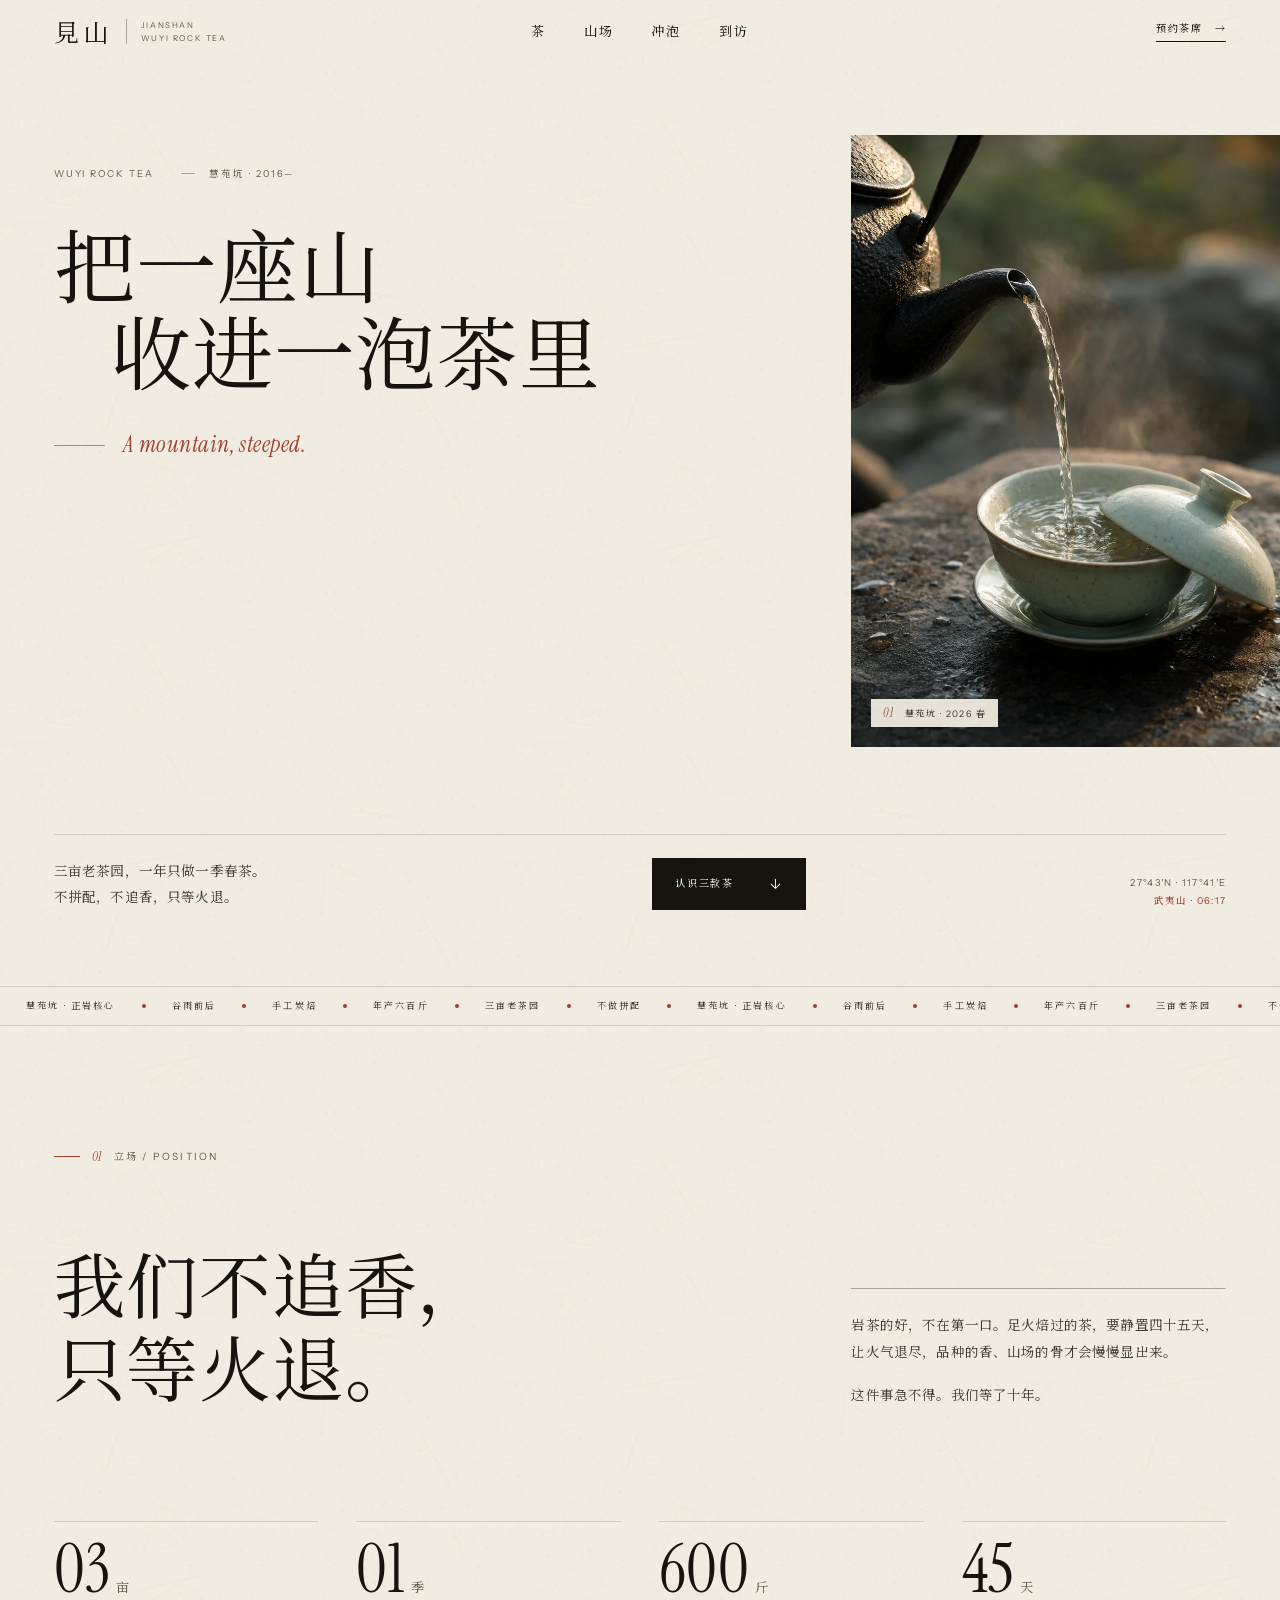
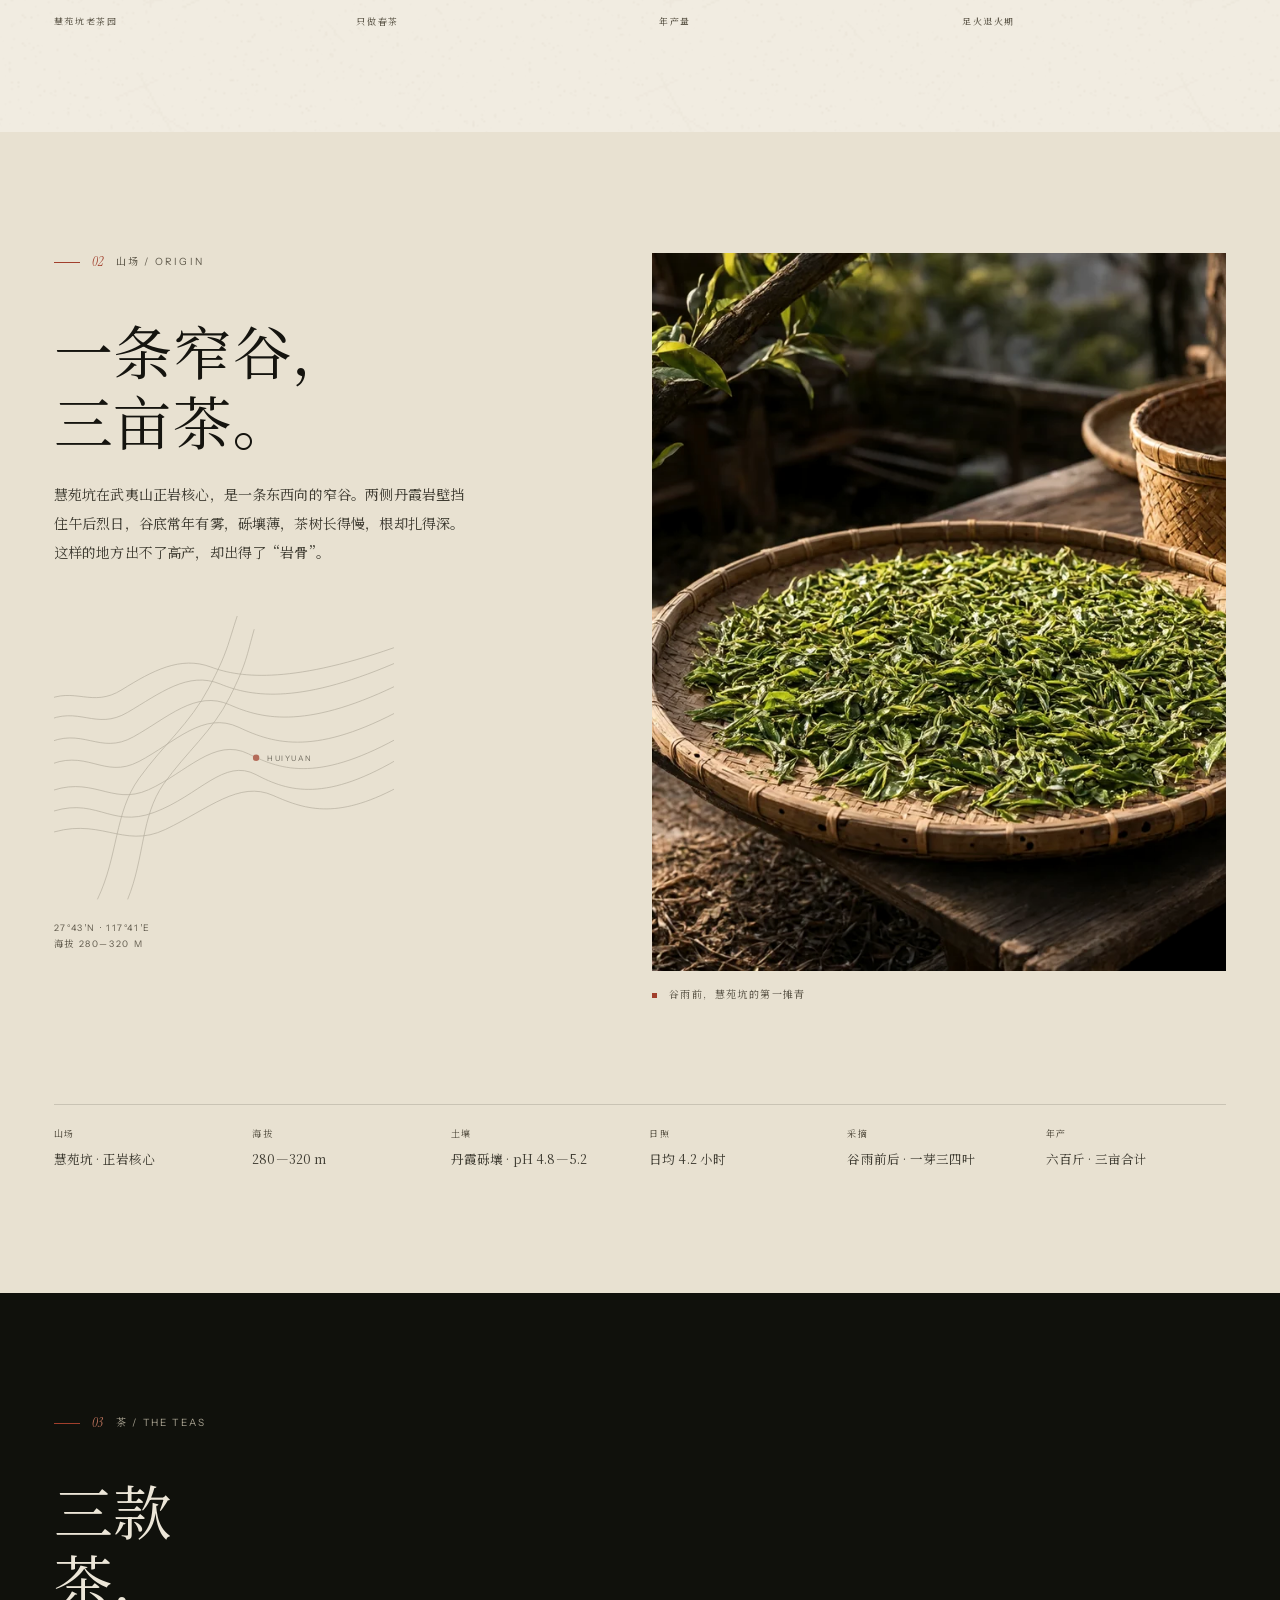
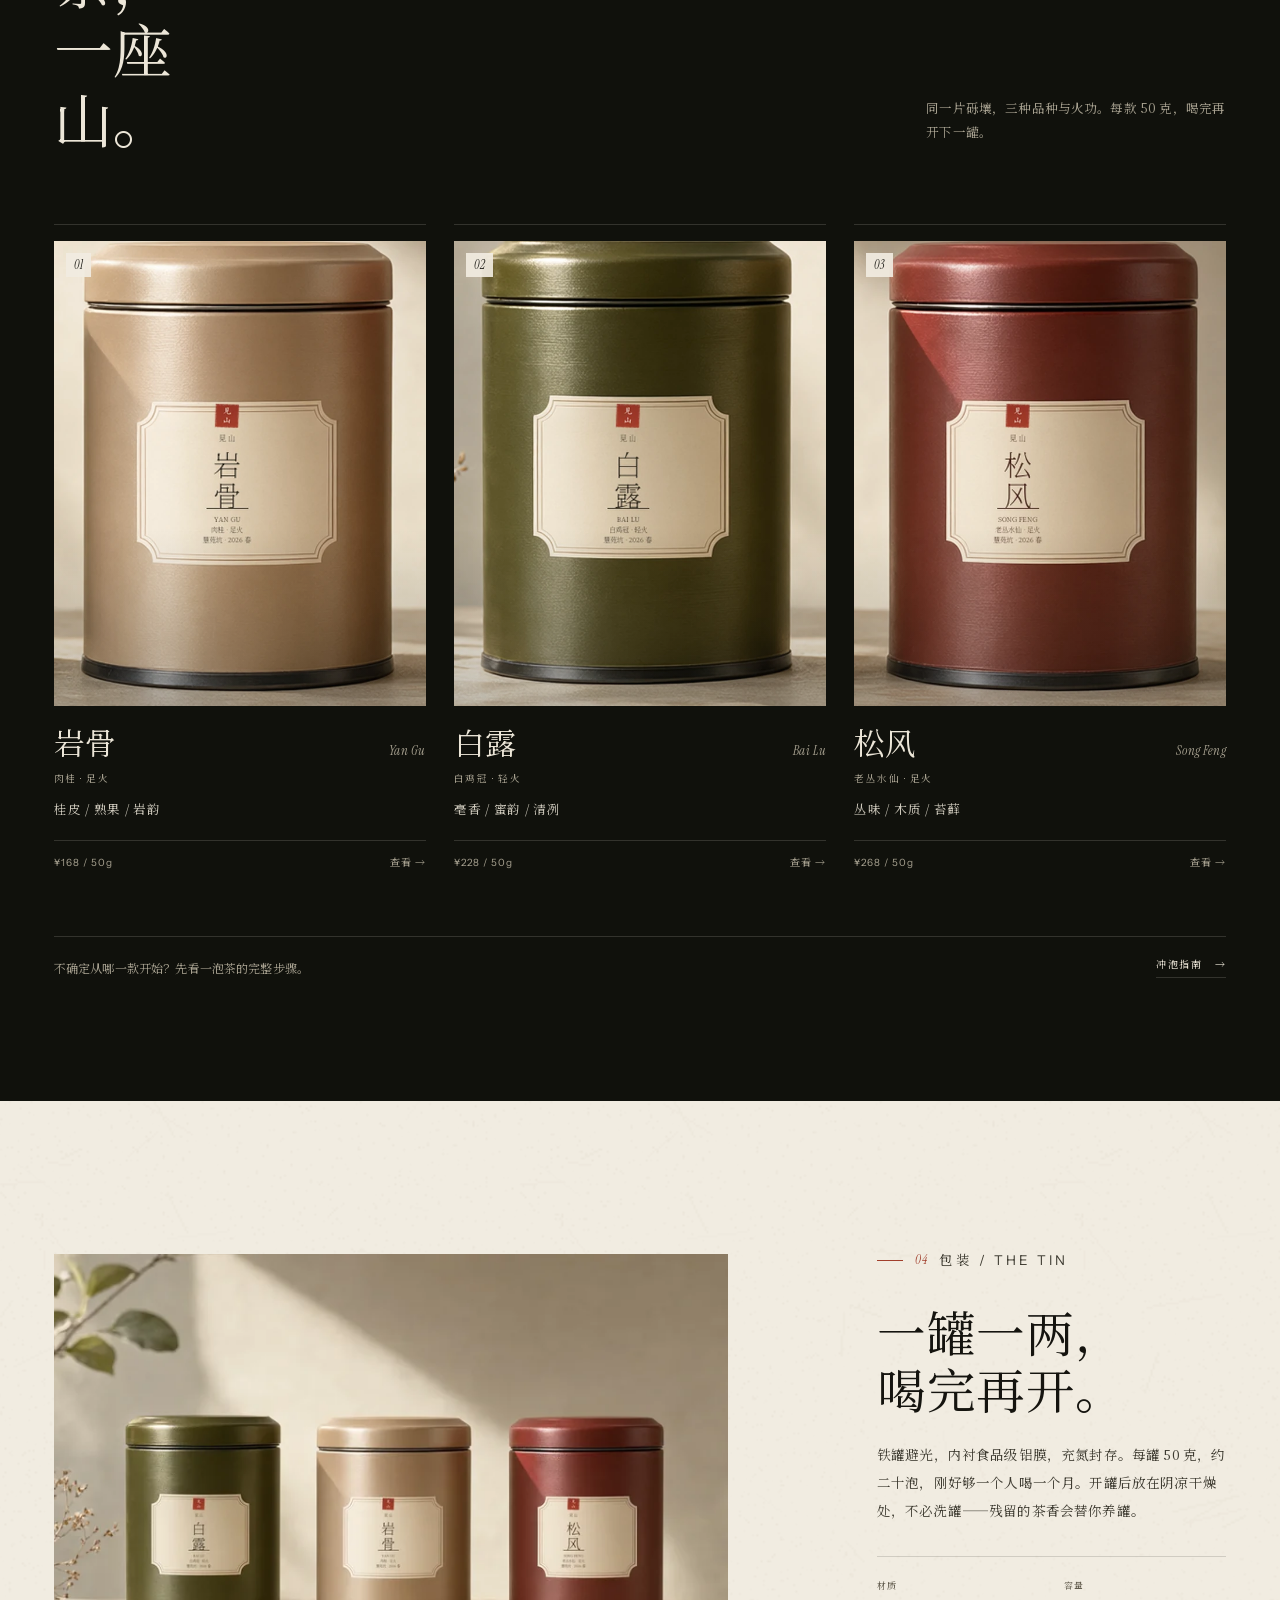
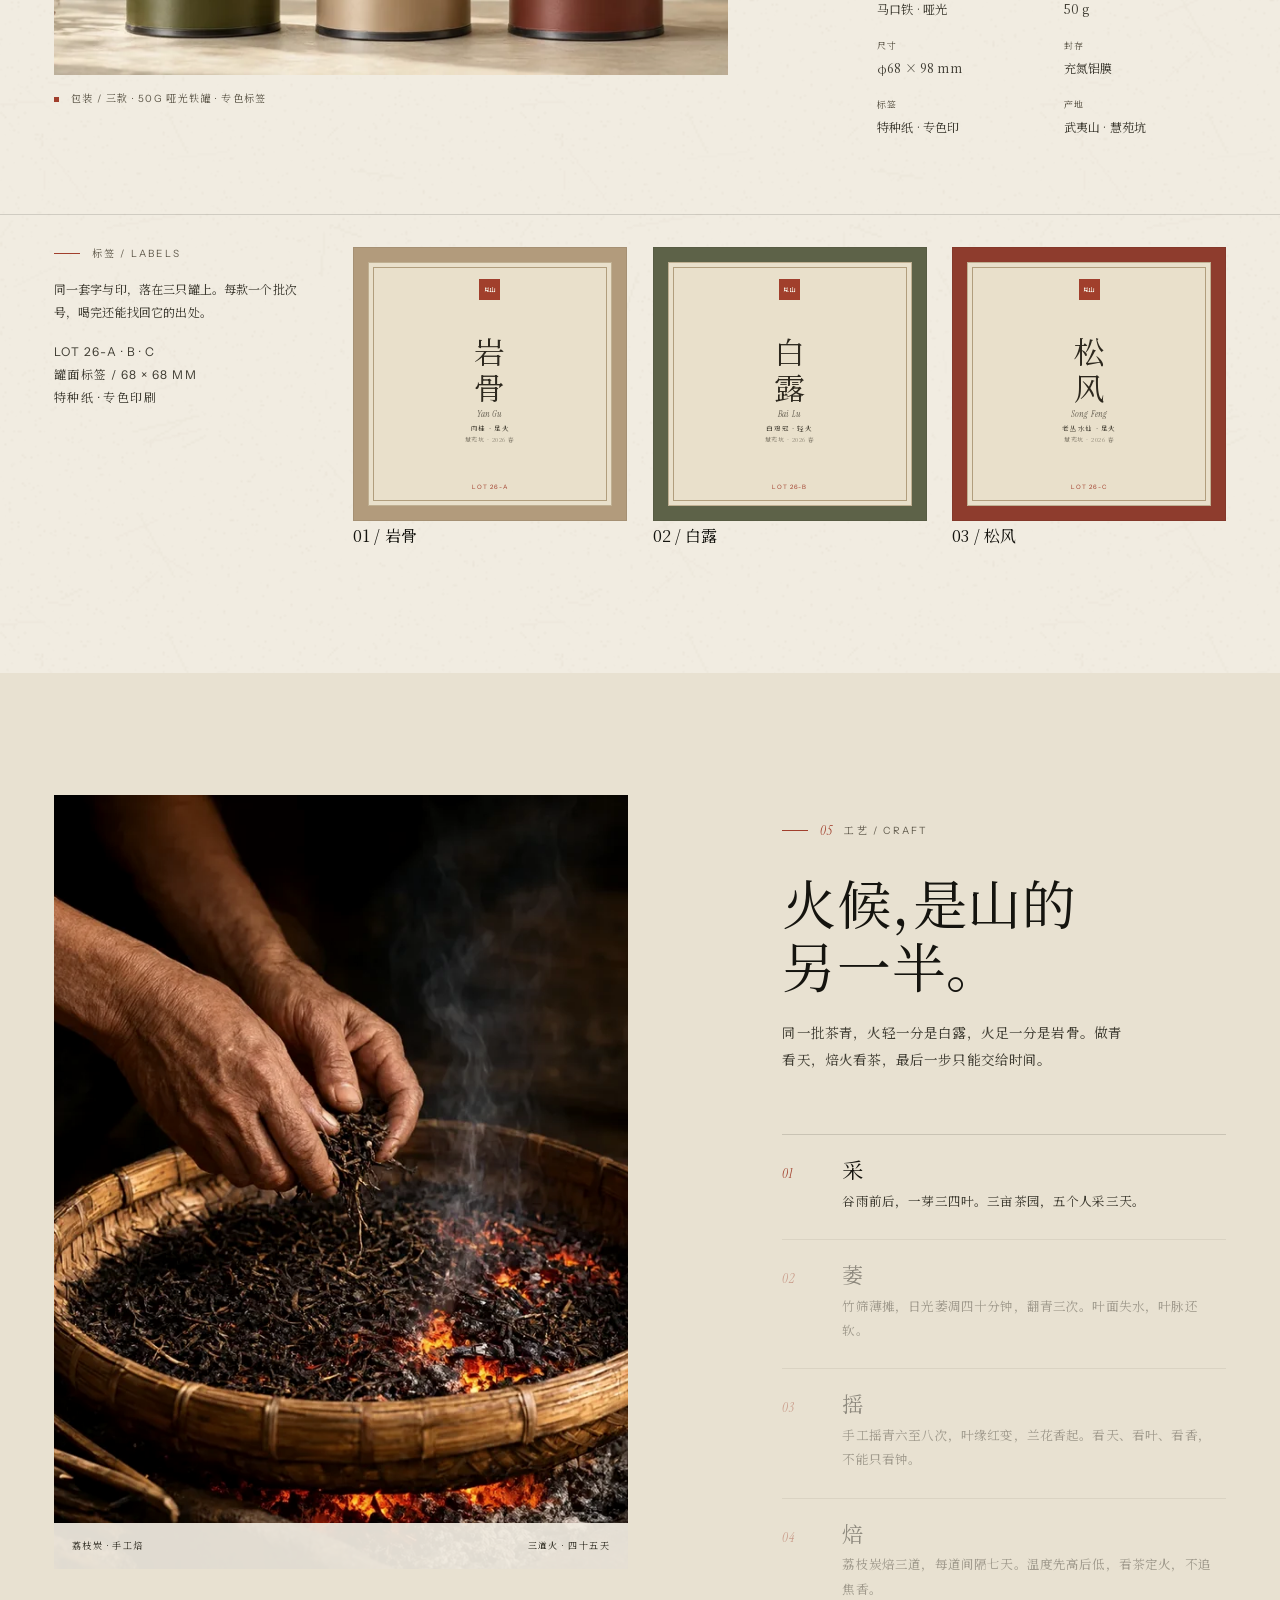
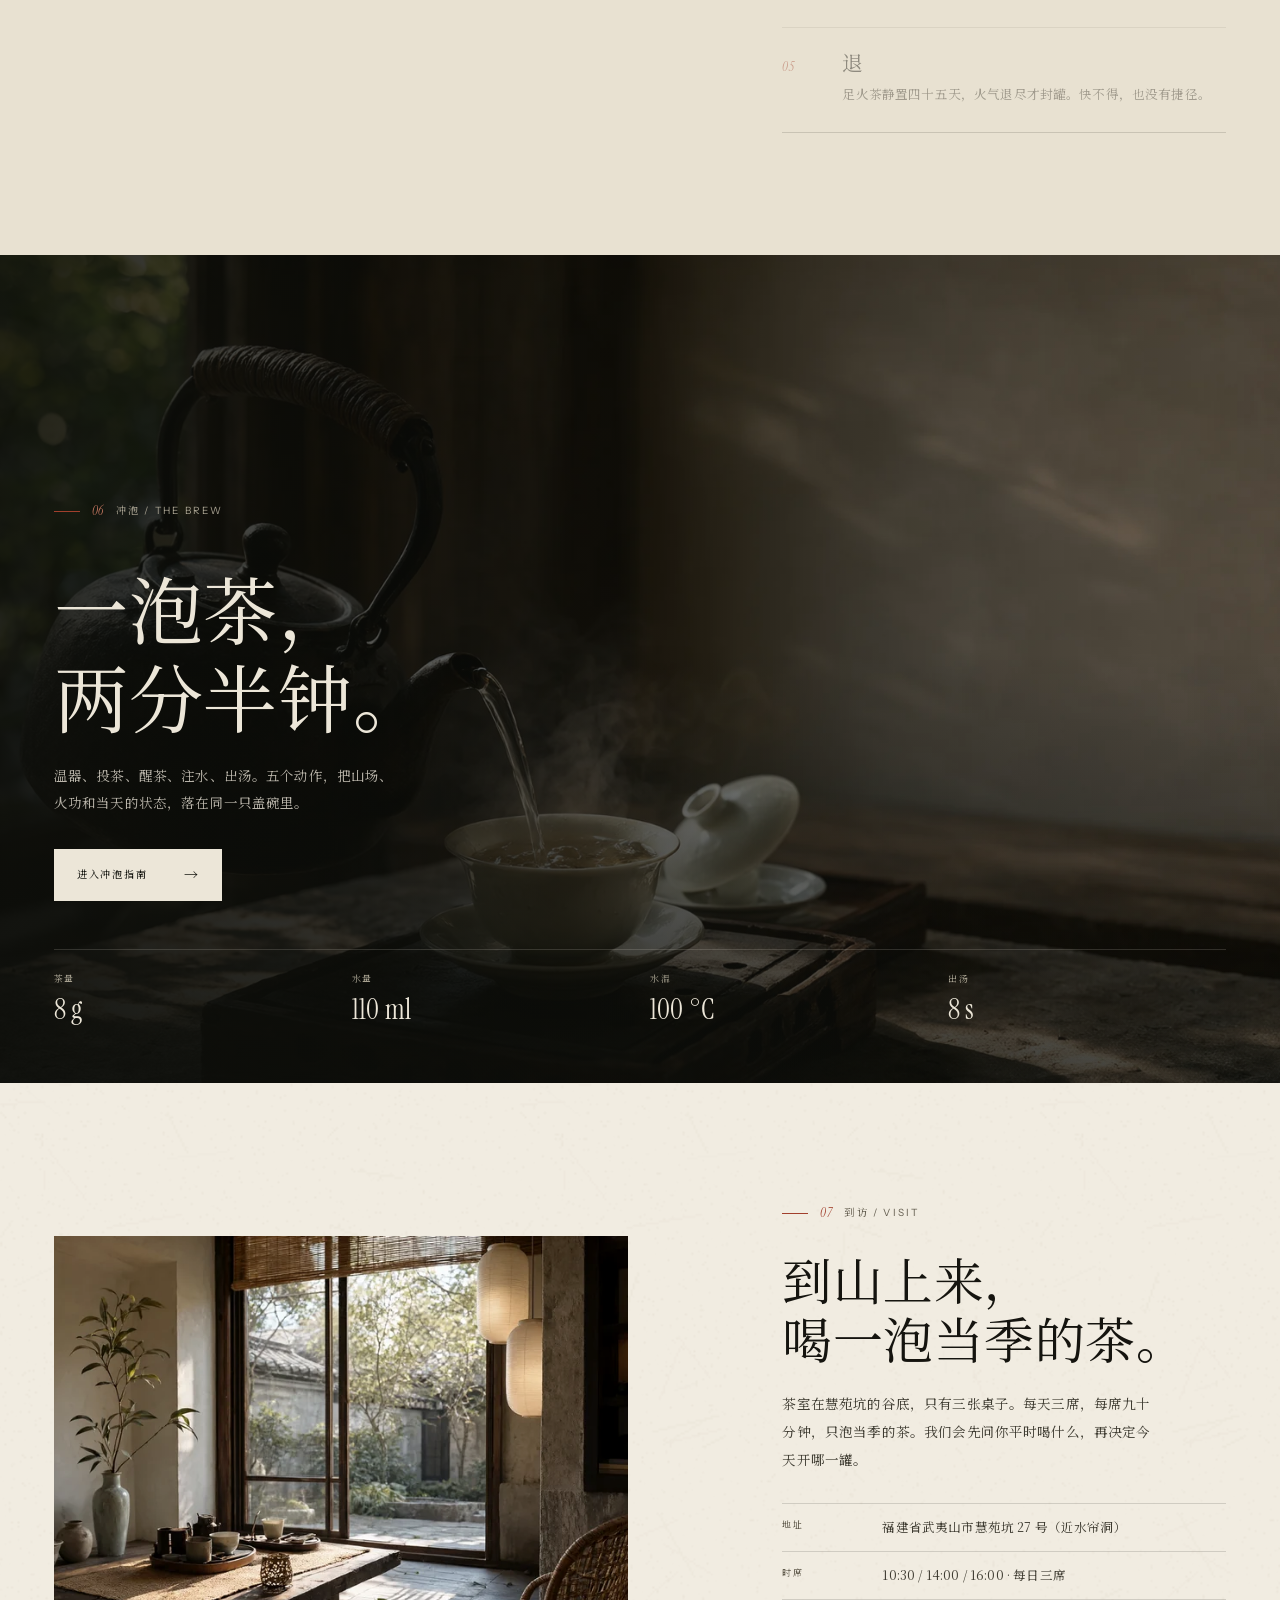
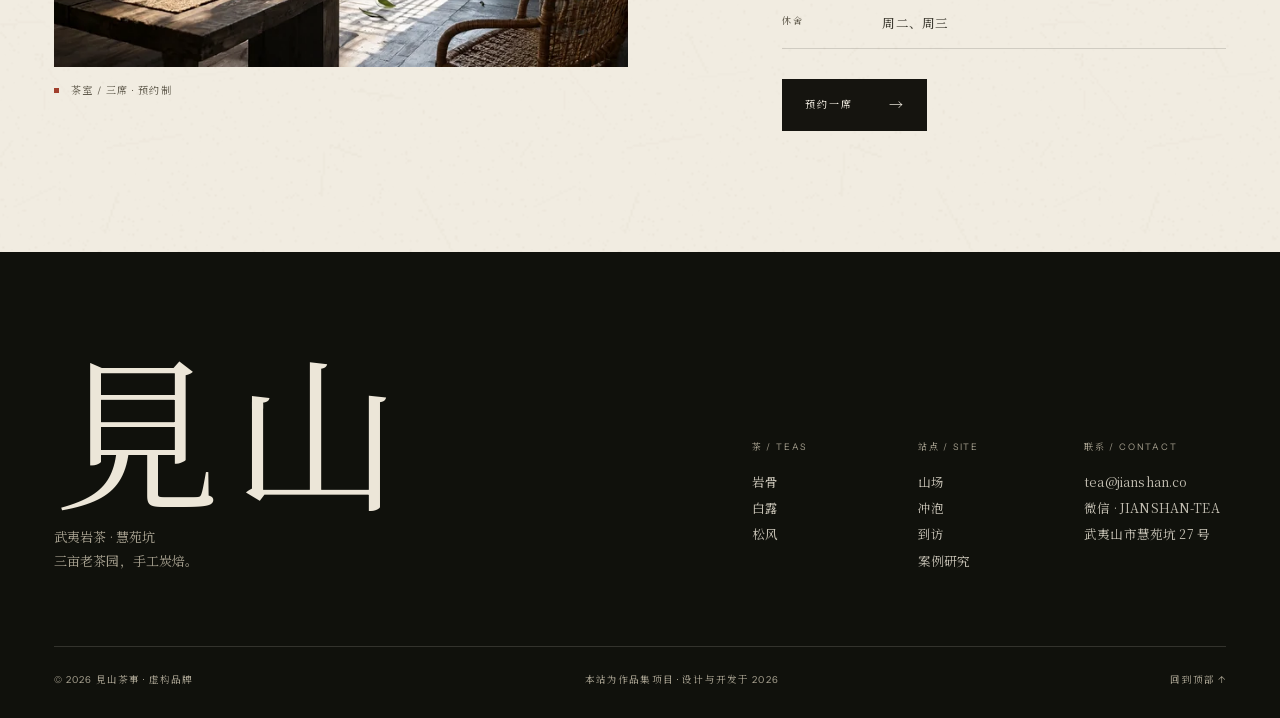
==== commit 4b3cfd56: "收紧展示级标题的全角标点；响应式图片与字体预加载；去重季节文案" ====
--- a/index.html
+++ b/index.html
@@ -4,14 +4,18 @@
   <meta charset="utf-8">
   <meta name="viewport" content="width=device-width, initial-scale=1">
   <title>見山 JIANSHAN — 武夷岩茶 · 慧苑坑</title>
-  <meta name="description" content="見山，来自武夷山慧苑坑的岩茶品牌。三亩老茶园，一年只做春茶一季：岩骨、白露、松风。">
+  <meta name="description" content="見山，来自武夷山慧苑坑的岩茶品牌。三亩老茶园，岩骨、白露、松风，三款单山场茶。">
   <meta name="theme-color" content="#f1ece1">
   <meta property="og:type" content="website">
   <meta property="og:title" content="見山 JIANSHAN — 武夷岩茶 · 慧苑坑">
-  <meta property="og:description" content="三亩老茶园，一年只做一季春茶。岩骨、白露、松风。">
-  <meta property="og:image" content="assets/img/pour.webp">
+  <meta property="og:description" content="三亩老茶园，只做慧苑坑正岩。岩骨、白露、松风，每款 50 克。">
+  <meta property="og:image" content="https://orionaster.github.io/jianshan-tea/assets/img/pour.webp">
+  <meta property="og:url" content="https://orionaster.github.io/jianshan-tea/">
+  <meta name="twitter:card" content="summary_large_image">
   <link rel="icon" href="assets/favicon.svg" type="image/svg+xml">
   <link rel="preload" href="assets/fonts/noto-serif-sc.woff2" as="font" type="font/woff2" crossorigin>
+  <link rel="preload" href="assets/fonts/instrument-serif.woff2" as="font" type="font/woff2" crossorigin>
+  <link rel="preload" href="assets/fonts/instrument-sans.woff2" as="font" type="font/woff2" crossorigin>
   <link rel="stylesheet" href="assets/css/core.css">
   <link rel="stylesheet" href="assets/css/home.css">
   <script>document.documentElement.classList.add("js");</script>
@@ -70,12 +74,15 @@
     <section class="hero" aria-labelledby="hero-title">
       <div class="wrap hero__grid">
         <div class="hero__copy">
-          <p class="hero__kicker"><span>Wuyi Rock Tea</span><span>慧苑坑 · 2016—</span></p>
+          <p class="hero__kicker"><span>Wuyi Rock Tea</span> <span>慧苑坑 · 2016—</span></p>
           <h1 id="hero-title">把一座山<br><span class="hero__line">收进一泡茶里</span></h1>
           <p class="hero__en">A mountain, steeped.</p>
         </div>
         <figure class="hero__media">
-          <img src="assets/img/pour.webp" alt="在茶席上注水冲泡岩茶" width="1024" height="1214" fetchpriority="high">
+          <picture>
+            <source media="(max-width: 900px)" srcset="assets/img/pour-780w.webp">
+            <img srcset="assets/img/pour.webp 1024w" sizes="(min-width: 901px) 34vw" src="assets/img/pour.webp" alt="在茶席上注水冲泡岩茶" width="1024" height="1214" fetchpriority="high">
+          </picture>
           <figcaption><span>01</span> 慧苑坑 · 2026 春</figcaption>
         </figure>
         <div class="hero__foot">
@@ -90,7 +97,7 @@
       <div class="ticker__track">
         <div class="ticker__group">
           <span>慧苑坑 · 正岩核心</span><i></i>
-          <span>春茶一季</span><i></i>
+          <span>谷雨前后</span><i></i>
           <span>手工炭焙</span><i></i>
           <span>年产六百斤</span><i></i>
           <span>三亩老茶园</span><i></i>
@@ -98,7 +105,7 @@
         </div>
         <div class="ticker__group">
           <span>慧苑坑 · 正岩核心</span><i></i>
-          <span>春茶一季</span><i></i>
+          <span>谷雨前后</span><i></i>
           <span>手工炭焙</span><i></i>
           <span>年产六百斤</span><i></i>
           <span>三亩老茶园</span><i></i>
@@ -160,7 +167,7 @@
           <p class="origin__coords">27°43′N · 117°41′E<br>海拔 280—320 M</p>
         </div>
         <figure class="origin__media" data-reveal>
-          <img src="assets/img/withering.webp" alt="竹筛上薄摊的茶青正在萎凋" width="1200" height="1423" loading="lazy">
+          <img srcset="assets/img/withering-720w.webp 720w, assets/img/withering.webp 1200w" sizes="(max-width: 900px) 90vw, 45vw" src="assets/img/withering.webp" alt="竹筛上薄摊的茶青正在萎凋" width="1200" height="1423" loading="lazy">
           <figcaption class="caption">谷雨前，慧苑坑的第一摊青</figcaption>
         </figure>
         <dl class="origin__facts">
@@ -186,7 +193,7 @@
           </div>
           <div data-reveal style="--delay:.25s">
             <dt>年产</dt>
-            <dd>六百斤 · 春茶一季</dd>
+            <dd>六百斤 · 三亩合计</dd>
           </div>
         </dl>
       </div>
@@ -199,7 +206,7 @@
             <p class="label label--dark"><span class="label__num">03</span> 茶 / The teas</p>
             <h2 id="teas-title">三款茶，<br>一座山。</h2>
           </div>
-          <p class="collection__note">同一片砾壤，三种品种与火功。每款 50 克，一年一采。喝完再开下一罐。</p>
+          <p class="collection__note">同一片砾壤，三种品种与火功。每款 50 克，喝完再开下一罐。</p>
         </header>
         <div class="teas">
           <a class="tea-card" href="tea.html?tea=yan-gu" data-reveal>
@@ -243,7 +250,7 @@
     <section class="packaging section" id="packaging" aria-labelledby="packaging-title">
       <div class="wrap packaging__grid">
         <figure class="packaging__media" data-reveal>
-          <img src="assets/img/packaging.webp" alt="見山三款茶的马口铁罐包装：橄榄绿、砂岩色与朱红色" width="1400" height="826" loading="lazy">
+          <img srcset="assets/img/packaging-760w.webp 760w, assets/img/packaging.webp 1400w" sizes="(max-width: 900px) 90vw, 53vw" src="assets/img/packaging.webp" alt="見山三款茶的马口铁罐包装：橄榄绿、砂岩色与朱红色" width="1400" height="826" loading="lazy">
           <figcaption class="caption">包装 / 三款 · 50g 哑光铁罐 · 专色标签</figcaption>
         </figure>
         <div class="packaging__copy" data-reveal style="--delay:.1s">
@@ -317,7 +324,7 @@
     <section class="craft section" id="craft" aria-labelledby="craft-title">
       <div class="wrap craft__grid">
         <div class="craft__visual">
-          <img src="assets/img/craft.webp" alt="茶师在炭火上将茶叶拢入竹焙笼" width="900" height="1050" loading="lazy">
+          <img srcset="assets/img/craft-720w.webp 720w, assets/img/craft.webp 900w" sizes="(max-width: 900px) 90vw, 45vw" src="assets/img/craft.webp" alt="茶师在炭火上将茶叶拢入竹焙笼" width="900" height="1050" loading="lazy">
           <div class="craft__visual-foot"><span>荔枝炭 · 手工焙</span><span>三道火 · 四十五天</span></div>
         </div>
         <div class="craft__copy">
@@ -368,7 +375,7 @@
     <section class="visit-section" id="visit" aria-labelledby="visit-title">
       <div class="wrap visit-section__grid">
         <figure class="visit-section__media" data-reveal>
-          <img src="assets/img/room.webp" alt="慧苑坑茶室，一张长桌与窗外的山影" width="1400" height="873" loading="lazy">
+          <img srcset="assets/img/room-800w.webp 800w, assets/img/room.webp 1400w" sizes="(max-width: 900px) 100vw, 45vw" src="assets/img/room.webp" alt="慧苑坑茶室，一张长桌与窗外的山影" width="1400" height="873" loading="lazy">
           <figcaption class="caption">茶室 / 三席 · 预约制</figcaption>
         </figure>
         <div class="visit-section__copy" data-reveal style="--delay:.1s">
@@ -391,7 +398,7 @@
       <div class="footer__top">
         <div class="footer__brand">
           <p class="footer__word">見山</p>
-          <p class="footer__tag">武夷岩茶 · 慧苑坑<br>三亩老茶园，一年一季。</p>
+          <p class="footer__tag">武夷岩茶 · 慧苑坑<br>三亩老茶园，手工炭焙。</p>
         </div>
         <div class="footer__cols">
           <div class="footer__col">
--- a/assets/css/core.css
+++ b/assets/css/core.css
@@ -960,3 +960,21 @@
 .tea-craft__media img {
   filter: saturate(0.9) contrast(1.02);
 }
+
+/* ---------- 展示级标题的全角标点收紧 ----------
+   ，。、：的字符框自带约 0.7em 右侧空白，字号越大越像标点前后多打了个空格。 */
+h1 .ts,
+h2 .ts {
+  margin-right: -0.62em;
+}
+
+h1 .ts-colon,
+h2 .ts-colon {
+  margin-right: -0.34em;
+  margin-left: -0.17em;
+}
+
+h1 .ts-open,
+h2 .ts-open {
+  margin-left: -0.46em;
+}
